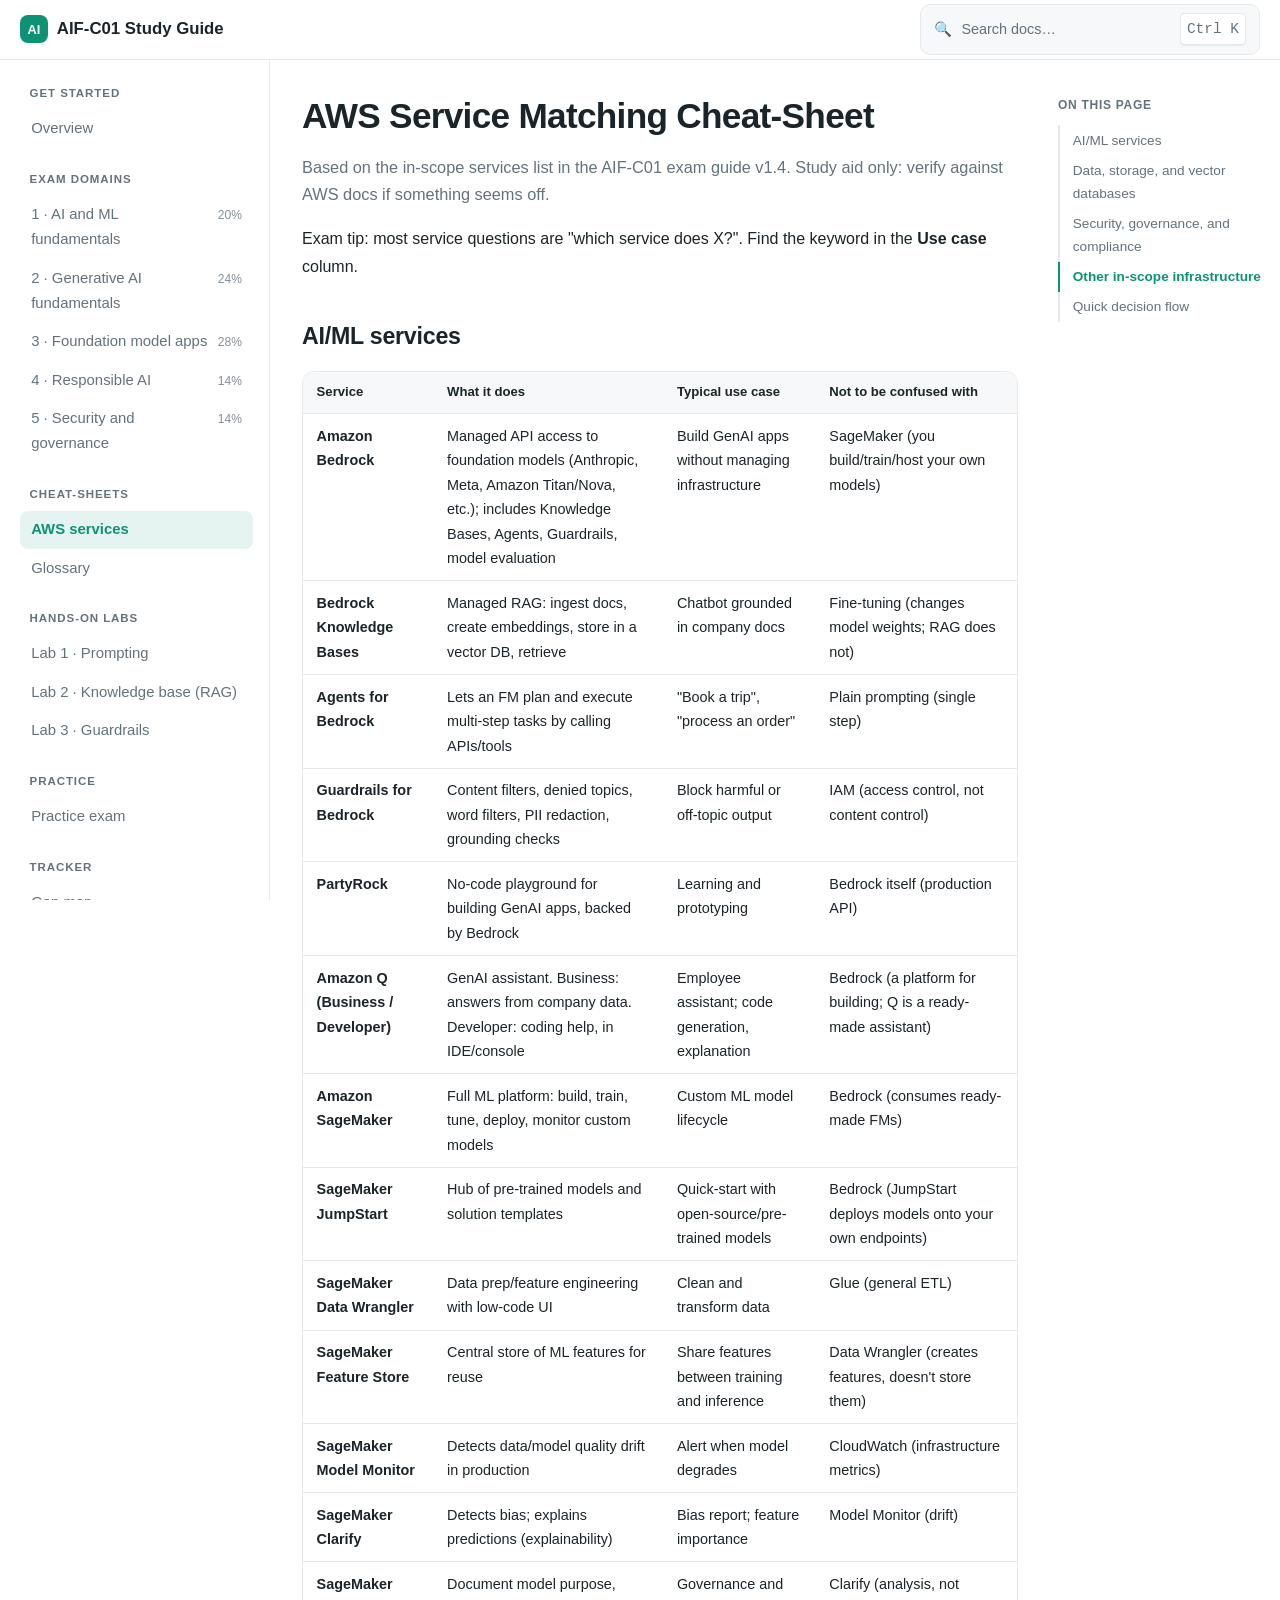
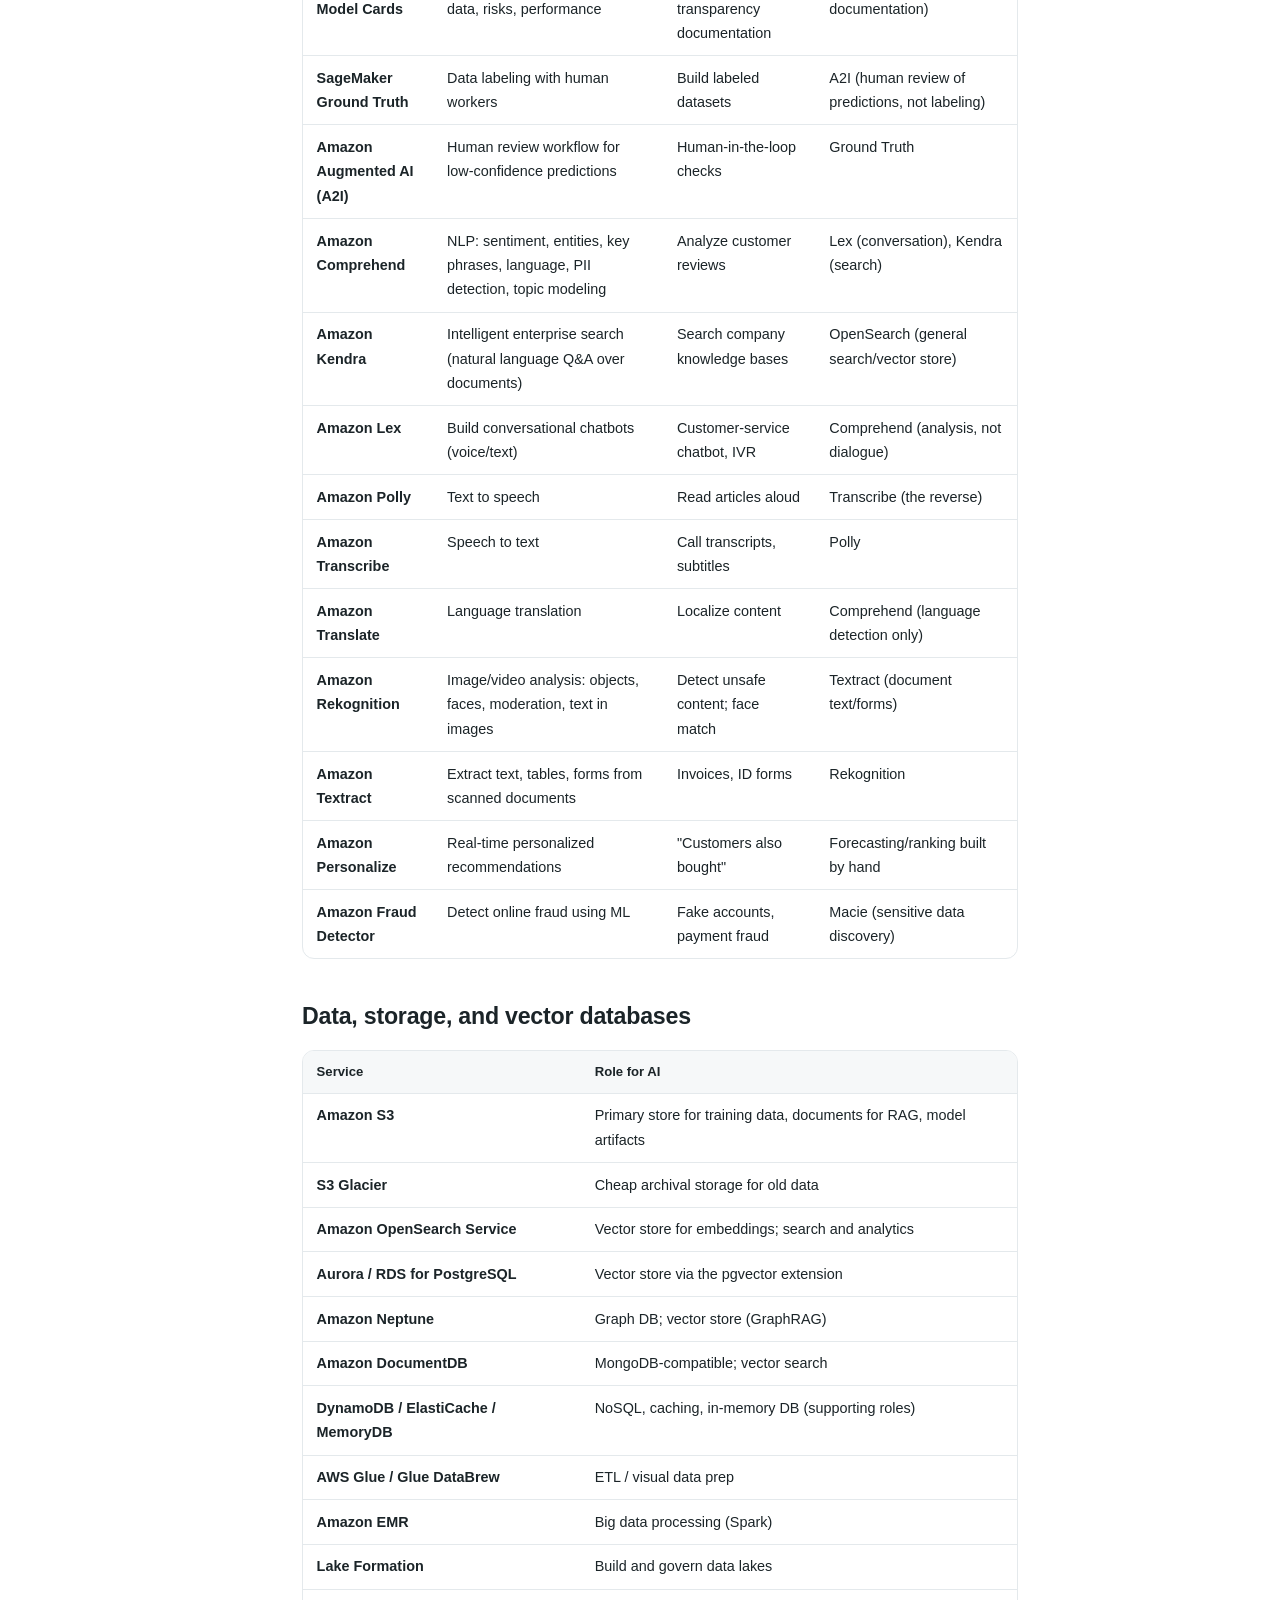
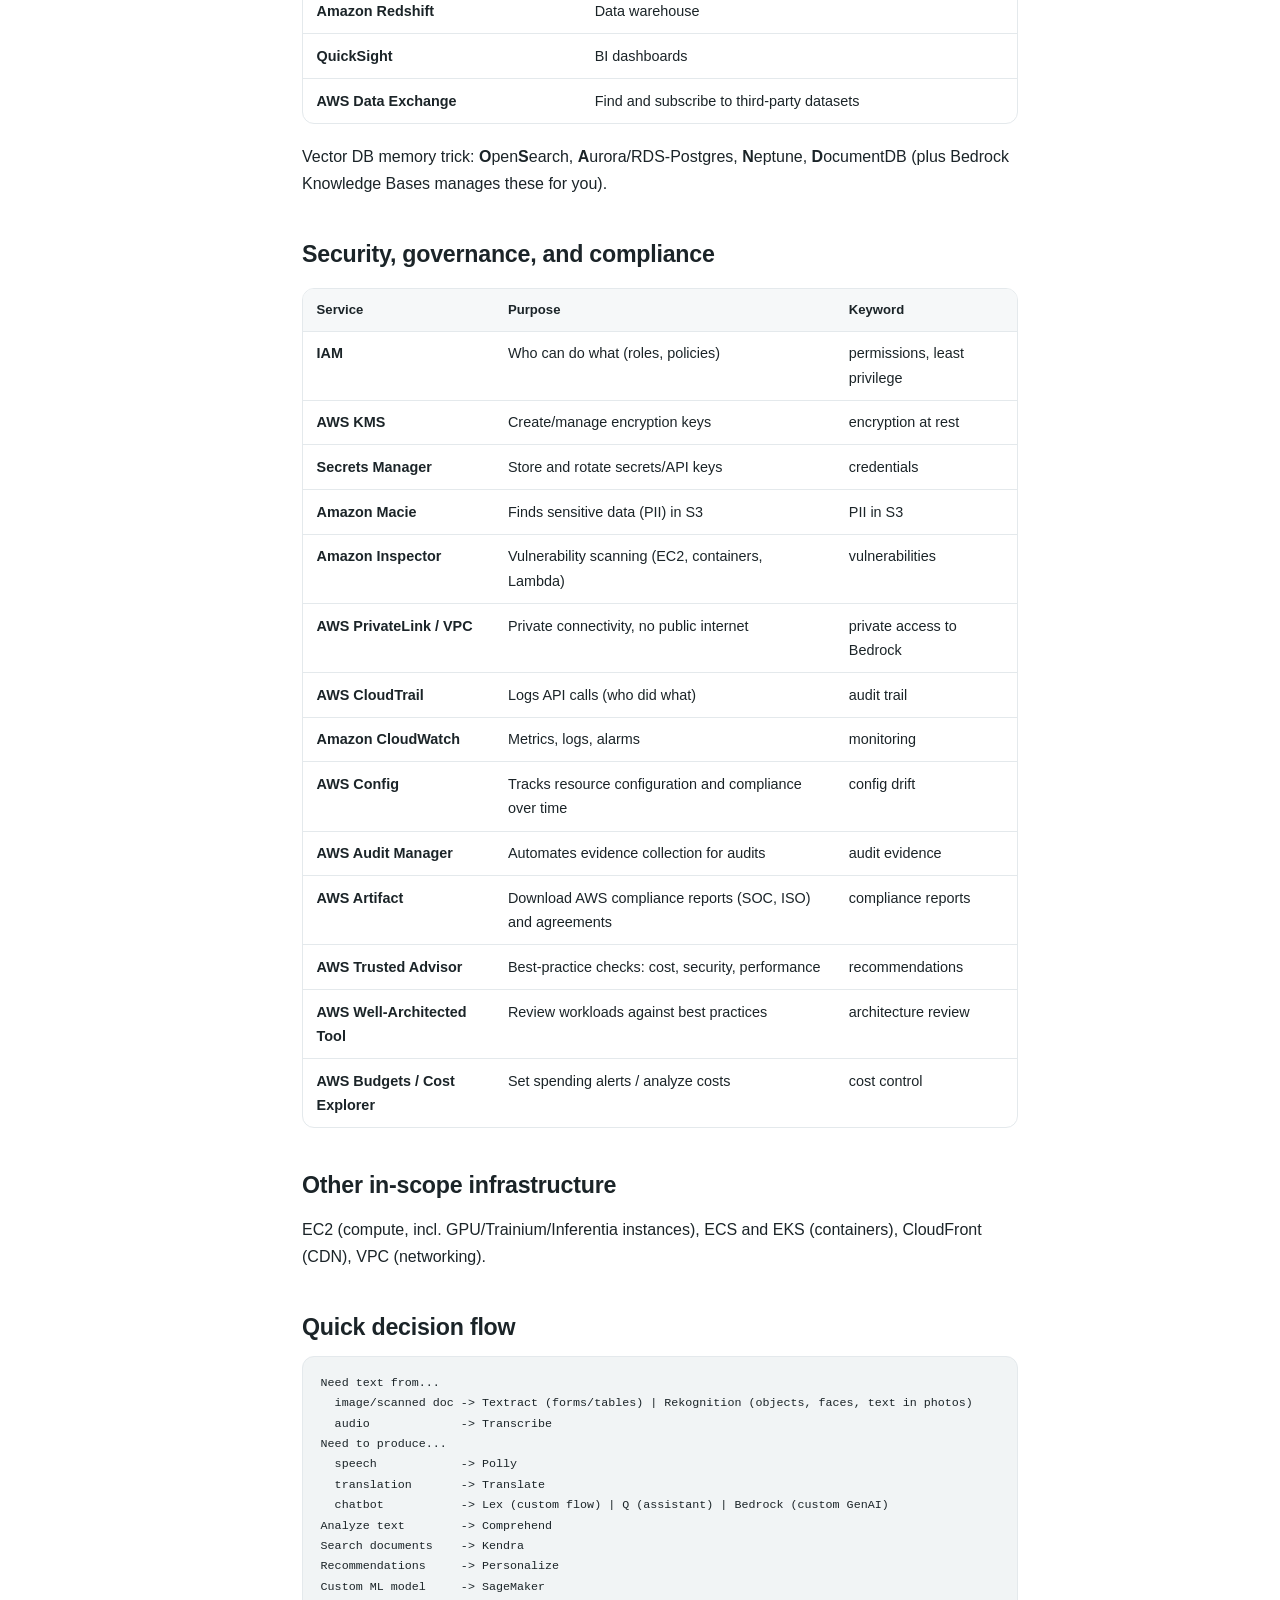
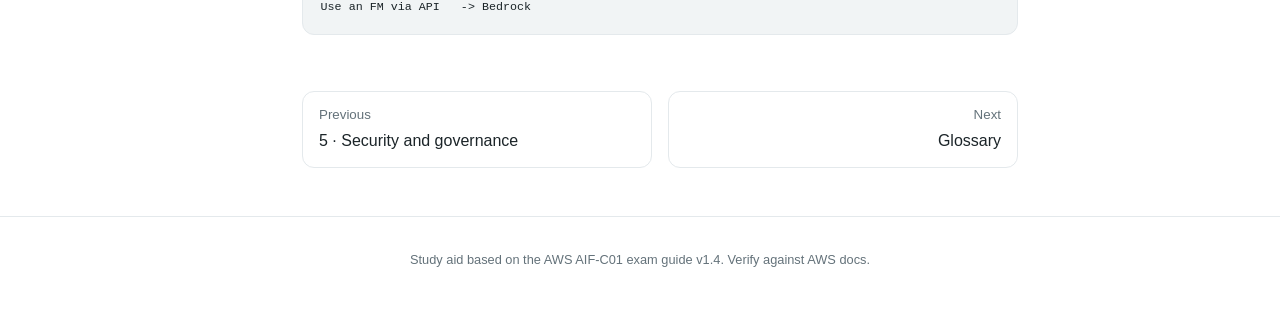
==== cheatsheets/services.html @ 72749844 "Add AIF-C01 study site with domain notes, MCQ bank, practice exam, and gap map Static HTML docs-styl" ====
<!DOCTYPE html>
<html lang="en">
<head>
<meta charset="utf-8">
<meta name="viewport" content="width=device-width, initial-scale=1">
<title>AWS Service Matching Cheat-Sheet | AIF-C01</title>
<link rel="stylesheet" href="../assets/style.css">
<script src="../assets/search-index.js"></script>
<script src="../assets/app.js" defer></script>
</head>
<body data-root="../">
<main class="wide">
<h1>AWS Service Matching Cheat-Sheet</h1>
<p>Based on the in-scope services list in the AIF-C01 exam guide v1.4. Study aid only: verify against AWS docs if something seems off.</p>
<p>Exam tip: most service questions are &quot;which service does X?&quot;. Find the keyword in the <strong>Use case</strong> column.</p>
<h2>AI/ML services</h2>
<table>
<thead>
<tr>
<th>Service</th>
<th>What it does</th>
<th>Typical use case</th>
<th>Not to be confused with</th>
</tr>
</thead>
<tbody><tr>
<td><strong>Amazon Bedrock</strong></td>
<td>Managed API access to foundation models (Anthropic, Meta, Amazon Titan/Nova, etc.); includes Knowledge Bases, Agents, Guardrails, model evaluation</td>
<td>Build GenAI apps without managing infrastructure</td>
<td>SageMaker (you build/train/host your own models)</td>
</tr>
<tr>
<td><strong>Bedrock Knowledge Bases</strong></td>
<td>Managed RAG: ingest docs, create embeddings, store in a vector DB, retrieve</td>
<td>Chatbot grounded in company docs</td>
<td>Fine-tuning (changes model weights; RAG does not)</td>
</tr>
<tr>
<td><strong>Agents for Bedrock</strong></td>
<td>Lets an FM plan and execute multi-step tasks by calling APIs/tools</td>
<td>&quot;Book a trip&quot;, &quot;process an order&quot;</td>
<td>Plain prompting (single step)</td>
</tr>
<tr>
<td><strong>Guardrails for Bedrock</strong></td>
<td>Content filters, denied topics, word filters, PII redaction, grounding checks</td>
<td>Block harmful or off-topic output</td>
<td>IAM (access control, not content control)</td>
</tr>
<tr>
<td><strong>PartyRock</strong></td>
<td>No-code playground for building GenAI apps, backed by Bedrock</td>
<td>Learning and prototyping</td>
<td>Bedrock itself (production API)</td>
</tr>
<tr>
<td><strong>Amazon Q (Business / Developer)</strong></td>
<td>GenAI assistant. Business: answers from company data. Developer: coding help, in IDE/console</td>
<td>Employee assistant; code generation, explanation</td>
<td>Bedrock (a platform for building; Q is a ready-made assistant)</td>
</tr>
<tr>
<td><strong>Amazon SageMaker</strong></td>
<td>Full ML platform: build, train, tune, deploy, monitor custom models</td>
<td>Custom ML model lifecycle</td>
<td>Bedrock (consumes ready-made FMs)</td>
</tr>
<tr>
<td><strong>SageMaker JumpStart</strong></td>
<td>Hub of pre-trained models and solution templates</td>
<td>Quick-start with open-source/pre-trained models</td>
<td>Bedrock (JumpStart deploys models onto your own endpoints)</td>
</tr>
<tr>
<td><strong>SageMaker Data Wrangler</strong></td>
<td>Data prep/feature engineering with low-code UI</td>
<td>Clean and transform data</td>
<td>Glue (general ETL)</td>
</tr>
<tr>
<td><strong>SageMaker Feature Store</strong></td>
<td>Central store of ML features for reuse</td>
<td>Share features between training and inference</td>
<td>Data Wrangler (creates features, doesn&#39;t store them)</td>
</tr>
<tr>
<td><strong>SageMaker Model Monitor</strong></td>
<td>Detects data/model quality drift in production</td>
<td>Alert when model degrades</td>
<td>CloudWatch (infrastructure metrics)</td>
</tr>
<tr>
<td><strong>SageMaker Clarify</strong></td>
<td>Detects bias; explains predictions (explainability)</td>
<td>Bias report; feature importance</td>
<td>Model Monitor (drift)</td>
</tr>
<tr>
<td><strong>SageMaker Model Cards</strong></td>
<td>Document model purpose, data, risks, performance</td>
<td>Governance and transparency documentation</td>
<td>Clarify (analysis, not documentation)</td>
</tr>
<tr>
<td><strong>SageMaker Ground Truth</strong></td>
<td>Data labeling with human workers</td>
<td>Build labeled datasets</td>
<td>A2I (human review of predictions, not labeling)</td>
</tr>
<tr>
<td><strong>Amazon Augmented AI (A2I)</strong></td>
<td>Human review workflow for low-confidence predictions</td>
<td>Human-in-the-loop checks</td>
<td>Ground Truth</td>
</tr>
<tr>
<td><strong>Amazon Comprehend</strong></td>
<td>NLP: sentiment, entities, key phrases, language, PII detection, topic modeling</td>
<td>Analyze customer reviews</td>
<td>Lex (conversation), Kendra (search)</td>
</tr>
<tr>
<td><strong>Amazon Kendra</strong></td>
<td>Intelligent enterprise search (natural language Q&amp;A over documents)</td>
<td>Search company knowledge bases</td>
<td>OpenSearch (general search/vector store)</td>
</tr>
<tr>
<td><strong>Amazon Lex</strong></td>
<td>Build conversational chatbots (voice/text)</td>
<td>Customer-service chatbot, IVR</td>
<td>Comprehend (analysis, not dialogue)</td>
</tr>
<tr>
<td><strong>Amazon Polly</strong></td>
<td>Text to speech</td>
<td>Read articles aloud</td>
<td>Transcribe (the reverse)</td>
</tr>
<tr>
<td><strong>Amazon Transcribe</strong></td>
<td>Speech to text</td>
<td>Call transcripts, subtitles</td>
<td>Polly</td>
</tr>
<tr>
<td><strong>Amazon Translate</strong></td>
<td>Language translation</td>
<td>Localize content</td>
<td>Comprehend (language detection only)</td>
</tr>
<tr>
<td><strong>Amazon Rekognition</strong></td>
<td>Image/video analysis: objects, faces, moderation, text in images</td>
<td>Detect unsafe content; face match</td>
<td>Textract (document text/forms)</td>
</tr>
<tr>
<td><strong>Amazon Textract</strong></td>
<td>Extract text, tables, forms from scanned documents</td>
<td>Invoices, ID forms</td>
<td>Rekognition</td>
</tr>
<tr>
<td><strong>Amazon Personalize</strong></td>
<td>Real-time personalized recommendations</td>
<td>&quot;Customers also bought&quot;</td>
<td>Forecasting/ranking built by hand</td>
</tr>
<tr>
<td><strong>Amazon Fraud Detector</strong></td>
<td>Detect online fraud using ML</td>
<td>Fake accounts, payment fraud</td>
<td>Macie (sensitive data discovery)</td>
</tr>
</tbody></table>
<h2>Data, storage, and vector databases</h2>
<table>
<thead>
<tr>
<th>Service</th>
<th>Role for AI</th>
</tr>
</thead>
<tbody><tr>
<td><strong>Amazon S3</strong></td>
<td>Primary store for training data, documents for RAG, model artifacts</td>
</tr>
<tr>
<td><strong>S3 Glacier</strong></td>
<td>Cheap archival storage for old data</td>
</tr>
<tr>
<td><strong>Amazon OpenSearch Service</strong></td>
<td>Vector store for embeddings; search and analytics</td>
</tr>
<tr>
<td><strong>Aurora / RDS for PostgreSQL</strong></td>
<td>Vector store via the pgvector extension</td>
</tr>
<tr>
<td><strong>Amazon Neptune</strong></td>
<td>Graph DB; vector store (GraphRAG)</td>
</tr>
<tr>
<td><strong>Amazon DocumentDB</strong></td>
<td>MongoDB-compatible; vector search</td>
</tr>
<tr>
<td><strong>DynamoDB / ElastiCache / MemoryDB</strong></td>
<td>NoSQL, caching, in-memory DB (supporting roles)</td>
</tr>
<tr>
<td><strong>AWS Glue / Glue DataBrew</strong></td>
<td>ETL / visual data prep</td>
</tr>
<tr>
<td><strong>Amazon EMR</strong></td>
<td>Big data processing (Spark)</td>
</tr>
<tr>
<td><strong>Lake Formation</strong></td>
<td>Build and govern data lakes</td>
</tr>
<tr>
<td><strong>Amazon Redshift</strong></td>
<td>Data warehouse</td>
</tr>
<tr>
<td><strong>QuickSight</strong></td>
<td>BI dashboards</td>
</tr>
<tr>
<td><strong>AWS Data Exchange</strong></td>
<td>Find and subscribe to third-party datasets</td>
</tr>
</tbody></table>
<p>Vector DB memory trick: <strong>O</strong>pen<strong>S</strong>earch, <strong>A</strong>urora/RDS-Postgres, <strong>N</strong>eptune, <strong>D</strong>ocumentDB (plus Bedrock Knowledge Bases manages these for you).</p>
<h2>Security, governance, and compliance</h2>
<table>
<thead>
<tr>
<th>Service</th>
<th>Purpose</th>
<th>Keyword</th>
</tr>
</thead>
<tbody><tr>
<td><strong>IAM</strong></td>
<td>Who can do what (roles, policies)</td>
<td>permissions, least privilege</td>
</tr>
<tr>
<td><strong>AWS KMS</strong></td>
<td>Create/manage encryption keys</td>
<td>encryption at rest</td>
</tr>
<tr>
<td><strong>Secrets Manager</strong></td>
<td>Store and rotate secrets/API keys</td>
<td>credentials</td>
</tr>
<tr>
<td><strong>Amazon Macie</strong></td>
<td>Finds sensitive data (PII) in S3</td>
<td>PII in S3</td>
</tr>
<tr>
<td><strong>Amazon Inspector</strong></td>
<td>Vulnerability scanning (EC2, containers, Lambda)</td>
<td>vulnerabilities</td>
</tr>
<tr>
<td><strong>AWS PrivateLink / VPC</strong></td>
<td>Private connectivity, no public internet</td>
<td>private access to Bedrock</td>
</tr>
<tr>
<td><strong>AWS CloudTrail</strong></td>
<td>Logs API calls (who did what)</td>
<td>audit trail</td>
</tr>
<tr>
<td><strong>Amazon CloudWatch</strong></td>
<td>Metrics, logs, alarms</td>
<td>monitoring</td>
</tr>
<tr>
<td><strong>AWS Config</strong></td>
<td>Tracks resource configuration and compliance over time</td>
<td>config drift</td>
</tr>
<tr>
<td><strong>AWS Audit Manager</strong></td>
<td>Automates evidence collection for audits</td>
<td>audit evidence</td>
</tr>
<tr>
<td><strong>AWS Artifact</strong></td>
<td>Download AWS compliance reports (SOC, ISO) and agreements</td>
<td>compliance reports</td>
</tr>
<tr>
<td><strong>AWS Trusted Advisor</strong></td>
<td>Best-practice checks: cost, security, performance</td>
<td>recommendations</td>
</tr>
<tr>
<td><strong>AWS Well-Architected Tool</strong></td>
<td>Review workloads against best practices</td>
<td>architecture review</td>
</tr>
<tr>
<td><strong>AWS Budgets / Cost Explorer</strong></td>
<td>Set spending alerts / analyze costs</td>
<td>cost control</td>
</tr>
</tbody></table>
<h2>Other in-scope infrastructure</h2>
<p>EC2 (compute, incl. GPU/Trainium/Inferentia instances), ECS and EKS (containers), CloudFront (CDN), VPC (networking).</p>
<h2>Quick decision flow</h2>
<pre><code>Need text from...
  image/scanned doc -&gt; Textract (forms/tables) | Rekognition (objects, faces, text in photos)
  audio             -&gt; Transcribe
Need to produce...
  speech            -&gt; Polly
  translation       -&gt; Translate
  chatbot           -&gt; Lex (custom flow) | Q (assistant) | Bedrock (custom GenAI)
Analyze text        -&gt; Comprehend
Search documents    -&gt; Kendra
Recommendations     -&gt; Personalize
Custom ML model     -&gt; SageMaker
Use an FM via API   -&gt; Bedrock
</code></pre>

</main>
<footer>Study aid based on the AWS AIF-C01 exam guide v1.4. Verify against AWS docs.</footer>
</body>
</html>
---- assets/style.css ----
:root {
  --bg: #ffffff;
  --surface: #ffffff;
  --surface-2: #f6f8f9;
  --text: #1b2428;
  --muted: #64727a;
  --border: #e4e9ec;
  --accent: #0d9373;
  --accent-soft: rgba(13, 147, 115, 0.1);
  --link: #0d9373;
  --good: #1a8f4c;
  --bad: #d13b3b;
  --code-bg: #f1f4f5;
  --warn: #c77700;
  --radius: 12px;
  --topbar-h: 60px;
}

@media (prefers-color-scheme: dark) {
  :root {
    --bg: #0b1114;
    --surface: #10181c;
    --surface-2: #151f24;
    --text: #e8eef1;
    --muted: #8b9ba4;
    --border: #223037;
    --accent: #2dd4a7;
    --accent-soft: rgba(45, 212, 167, 0.12);
    --link: #2dd4a7;
    --good: #3ecf7a;
    --bad: #ff7b72;
    --code-bg: #172228;
    --warn: #f0b04a;
  }
}

* { box-sizing: border-box; }
html { scroll-behavior: smooth; scroll-padding-top: calc(var(--topbar-h) + 16px); }

body {
  margin: 0;
  background: var(--bg);
  color: var(--text);
  font: 16px/1.7 Inter, -apple-system, BlinkMacSystemFont, "Segoe UI", Roboto, Helvetica, Arial, sans-serif;
  -webkit-font-smoothing: antialiased;
}

a { color: var(--link); text-underline-offset: 2px; }

/* Top bar */
.topbar {
  position: sticky;
  top: 0;
  z-index: 30;
  height: var(--topbar-h);
  background: color-mix(in srgb, var(--bg) 88%, transparent);
  backdrop-filter: blur(10px);
  border-bottom: 1px solid var(--border);
}

.topbar-inner {
  height: 100%;
  max-width: 1440px;
  margin: 0 auto;
  padding: 0 1.25rem;
  display: flex;
  align-items: center;
  gap: 1rem;
}

.brand {
  display: flex;
  align-items: center;
  gap: 0.55rem;
  font-weight: 700;
  font-size: 1.05rem;
  color: var(--text);
  text-decoration: none;
  white-space: nowrap;
}

.brand-mark {
  display: inline-grid;
  place-items: center;
  width: 28px;
  height: 28px;
  border-radius: 8px;
  background: var(--accent);
  color: #fff;
  font-size: 0.8rem;
}

.spacer { flex: 1; }

.search-btn {
  display: flex;
  align-items: center;
  gap: 0.6rem;
  width: min(340px, 40vw);
  padding: 0.45rem 0.8rem;
  border: 1px solid var(--border);
  border-radius: 10px;
  background: var(--surface-2);
  color: var(--muted);
  font: inherit;
  font-size: 0.9rem;
  cursor: pointer;
}

.search-btn:hover { border-color: var(--accent); }
.search-btn .label { flex: 1; text-align: left; }

kbd {
  font: 600 0.72rem/1 inherit;
  padding: 0.2rem 0.4rem;
  border: 1px solid var(--border);
  border-bottom-width: 2px;
  border-radius: 5px;
  background: var(--surface);
  color: var(--muted);
}

.menu-btn { display: none; padding: 0.35rem 0.6rem; font-size: 1.1rem; line-height: 1; }

/* Layout */
.layout {
  max-width: 1440px;
  margin: 0 auto;
  display: grid;
  grid-template-columns: 270px minmax(0, 1fr) 230px;
  gap: 0;
}

.sidebar {
  position: sticky;
  top: var(--topbar-h);
  height: calc(100vh - var(--topbar-h));
  overflow-y: auto;
  padding: 1.5rem 1rem 2rem 1.25rem;
  border-right: 1px solid var(--border);
}

.sidebar h4 {
  margin: 1.4rem 0 0.4rem 0.6rem;
  font-size: 0.72rem;
  letter-spacing: 0.08em;
  text-transform: uppercase;
  color: var(--muted);
}

.sidebar h4:first-child { margin-top: 0; }

.sidebar a {
  display: flex;
  justify-content: space-between;
  align-items: baseline;
  gap: 0.5rem;
  padding: 0.38rem 0.7rem;
  margin: 1px 0;
  border-radius: 8px;
  color: var(--muted);
  text-decoration: none;
  font-size: 0.93rem;
}

.sidebar a:hover { background: var(--surface-2); color: var(--text); }
.sidebar a.active { background: var(--accent-soft); color: var(--accent); font-weight: 600; }
.sidebar .w { flex: none; font-size: 0.75rem; opacity: 0.8; }

main {
  min-width: 0;
  max-width: 820px;
  width: 100%;
  margin: 0 auto;
  padding: 2.2rem 2rem 3rem;
}

.toc {
  position: sticky;
  top: var(--topbar-h);
  height: calc(100vh - var(--topbar-h));
  overflow-y: auto;
  padding: 2.2rem 1rem 2rem 0.5rem;
  font-size: 0.85rem;
}

.toc h5 {
  margin: 0 0 0.6rem;
  font-size: 0.75rem;
  letter-spacing: 0.06em;
  text-transform: uppercase;
  color: var(--muted);
}

.toc a {
  display: block;
  padding: 0.22rem 0 0.22rem 0.8rem;
  border-left: 2px solid var(--border);
  color: var(--muted);
  text-decoration: none;
}

.toc a.sub { padding-left: 1.6rem; font-size: 0.8rem; }
.toc a:hover { color: var(--text); }
.toc a.active { color: var(--accent); border-left-color: var(--accent); font-weight: 600; }

/* Typography */
h1 { font-size: 2.2rem; line-height: 1.2; margin: 0 0 0.4rem; letter-spacing: -0.02em; }

h2 {
  font-size: 1.45rem;
  margin: 2.6rem 0 0.8rem;
  letter-spacing: -0.01em;
  line-height: 1.3;
}

h3 { font-size: 1.1rem; margin: 1.8rem 0 0.5rem; }

main > h1 + p, .lead { color: var(--muted); font-size: 1.02rem; }

li { margin: 0.3rem 0; }

code {
  background: var(--code-bg);
  border: 1px solid var(--border);
  padding: 0.08rem 0.35rem;
  border-radius: 6px;
  font-size: 0.86em;
}

pre {
  background: var(--code-bg);
  padding: 1rem 1.1rem;
  border-radius: var(--radius);
  overflow-x: auto;
  border: 1px solid var(--border);
  font-size: 0.85rem;
  line-height: 1.5;
}

pre code { background: none; border: 0; padding: 0; }

hr { border: 0; border-top: 1px solid var(--border); margin: 2.2rem 0; }

blockquote, .callout {
  margin: 1.2rem 0;
  padding: 0.8rem 1.1rem;
  background: var(--accent-soft);
  border: 1px solid color-mix(in srgb, var(--accent) 35%, transparent);
  border-radius: var(--radius);
}

blockquote p, .callout p { margin: 0.3rem 0; }
.callout.warn { background: color-mix(in srgb, var(--warn) 10%, transparent); border-color: color-mix(in srgb, var(--warn) 40%, transparent); }

table {
  display: block;
  width: 100%;
  overflow-x: auto;
  border-collapse: separate;
  border-spacing: 0;
  border: 1px solid var(--border);
  border-radius: var(--radius);
  margin: 1.2rem 0;
  font-size: 0.9rem;
}

th, td { padding: 0.6rem 0.85rem; border-bottom: 1px solid var(--border); text-align: left; vertical-align: top; }
th { background: var(--surface-2); font-weight: 600; white-space: nowrap; font-size: 0.82rem; }
tr:last-child td { border-bottom: 0; }
tbody tr:hover td { background: var(--surface-2); }

/* Cards */
.grid { display: grid; grid-template-columns: repeat(auto-fill, minmax(240px, 1fr)); gap: 1rem; margin: 1.2rem 0; }

.card {
  display: block;
  background: var(--surface);
  border: 1px solid var(--border);
  border-radius: var(--radius);
  padding: 1.1rem 1.2rem;
  color: var(--text);
  text-decoration: none;
  transition: border-color 0.15s, transform 0.15s, box-shadow 0.15s;
}

a.card:hover { border-color: var(--accent); transform: translateY(-2px); box-shadow: 0 6px 20px rgba(0, 0, 0, 0.08); }
.card h3 { margin: 0 0 0.3rem; font-size: 1rem; }
.card p { margin: 0.2rem 0; color: var(--muted); font-size: 0.88rem; line-height: 1.5; }
.card .tag { margin-bottom: 0.5rem; }

.tag {
  display: inline-block;
  font-size: 0.72rem;
  font-weight: 600;
  padding: 0.12rem 0.55rem;
  border-radius: 999px;
  background: var(--accent-soft);
  color: var(--accent);
}

.small { font-size: 0.85rem; color: var(--muted); }

.bar { height: 6px; border-radius: 999px; background: var(--code-bg); overflow: hidden; margin: 0.7rem 0 0.35rem; }
.bar > span { display: block; height: 100%; background: var(--accent); width: 0; transition: width 0.3s; }

/* Steps (schedule) */
.steps { border-left: 2px solid var(--border); margin: 1.2rem 0 1.2rem 0.5rem; padding-left: 1.2rem; }
.steps .step { position: relative; margin: 0 0 1.1rem; }
.steps .step::before {
  content: "";
  position: absolute;
  left: -1.7rem;
  top: 0.45rem;
  width: 10px;
  height: 10px;
  border-radius: 50%;
  background: var(--accent);
  box-shadow: 0 0 0 4px var(--bg);
}
.steps .step b { display: block; }

/* Task checkbox */
.task-check {
  float: right;
  display: flex;
  align-items: center;
  gap: 0.45rem;
  margin-top: 0.3rem;
  font-size: 0.8rem;
  font-weight: 500;
  color: var(--muted);
  cursor: pointer;
}

.task-check input { width: 1.05rem; height: 1.05rem; accent-color: var(--accent); }

/* Quiz */
.quiz-head { display: flex; align-items: center; gap: 0.8rem; flex-wrap: wrap; margin-top: 3rem; }
.quiz-head h2 { margin: 0; flex: 1; }
.score { font-weight: 600; color: var(--muted); font-size: 0.9rem; }
.score b { color: var(--text); }

ol.quiz { list-style: none; padding: 0; counter-reset: q; }

ol.quiz > li {
  counter-increment: q;
  background: var(--surface);
  border: 1px solid var(--border);
  border-left: 4px solid var(--border);
  border-radius: var(--radius);
  padding: 0.9rem 1.1rem;
  margin: 0.8rem 0;
}

ol.quiz > li.right { border-left-color: var(--good); }
ol.quiz > li.wrong { border-left-color: var(--bad); }
ol.quiz .q { margin: 0 0 0.6rem; font-weight: 500; }
ol.quiz .q::before { content: counter(q) ". "; font-weight: 700; color: var(--accent); }

ol.quiz .a {
  display: none;
  background: var(--surface-2);
  border: 1px dashed var(--border);
  padding: 0.55rem 0.85rem;
  border-radius: 8px;
  margin-bottom: 0.7rem;
}

ol.quiz li.revealed .a { display: block; }
.btns { display: flex; flex-wrap: wrap; gap: 0.5rem; align-items: center; }
.marks { display: none; gap: 0.5rem; }
ol.quiz li.revealed .marks { display: flex; }

button {
  font: inherit;
  font-size: 0.84rem;
  padding: 0.32rem 0.85rem;
  border-radius: 8px;
  border: 1px solid var(--border);
  background: var(--surface);
  color: var(--text);
  cursor: pointer;
}

button:hover { border-color: var(--accent); }
button.primary { background: var(--accent); border-color: var(--accent); color: #fff; font-weight: 600; }
button.good { border-color: var(--good); color: var(--good); }
button.bad { border-color: var(--bad); color: var(--bad); }
button.on.good { background: var(--good); color: #fff; }
button.on.bad { background: var(--bad); color: #fff; }
button.ghost { border-color: transparent; color: var(--muted); }
button:disabled { opacity: 0.5; cursor: default; }

/* Multiple choice and practice exam */
.mcq-head { display: flex; align-items: center; gap: 0.8rem; margin: 0.5rem 0; }
ol.mcq { list-style: none; padding: 0; }
ol.mcq > li {
  background: var(--surface);
  border: 1px solid var(--border);
  border-left: 4px solid var(--border);
  border-radius: var(--radius);
  padding: 0.9rem 1.1rem;
  margin: 0.8rem 0;
}
ol.mcq > li.right { border-left-color: var(--good); }
ol.mcq > li.wrong { border-left-color: var(--bad); }
.mq { margin: 0 0 0.7rem; font-weight: 500; }
.mq .tag {
  display: inline-block; font-size: 0.72rem; font-weight: 600; color: var(--accent);
  background: var(--accent-soft); border-radius: 999px; padding: 0.05rem 0.5rem; margin-right: 0.3rem;
}
.opts { display: flex; flex-direction: column; gap: 0.45rem; }
button.opt {
  display: flex; gap: 0.7rem; align-items: baseline; text-align: left;
  width: 100%; font-size: 0.93rem; padding: 0.5rem 0.8rem; line-height: 1.45;
}
button.opt b { color: var(--muted); min-width: 1.1rem; }
button.opt.picked { border-color: var(--accent); background: var(--accent-soft); }
button.opt.correct { border-color: var(--good); background: color-mix(in srgb, var(--good) 14%, transparent); opacity: 1; }
button.opt.incorrect { border-color: var(--bad); background: color-mix(in srgb, var(--bad) 12%, transparent); opacity: 1; }
button.opt:disabled { cursor: default; }
.explain { margin-top: 0.7rem; background: var(--surface-2); border: 1px dashed var(--border); border-radius: 8px; padding: 0.55rem 0.85rem; font-size: 0.93rem; }

.exam-modes { display: flex; flex-wrap: wrap; gap: 0.8rem; margin: 1.2rem 0; }
.exam-modes button { padding: 0.8rem 1.2rem; font-size: 0.95rem; text-align: left; }
.exam-modes small { font-weight: 400; opacity: 0.85; }
.exam-bar { display: flex; justify-content: space-between; margin-bottom: 0.7rem; color: var(--muted); }
.exam-bar b { color: var(--text); }
.palette { display: flex; flex-wrap: wrap; gap: 4px; margin-bottom: 1.2rem; }
button.pal { width: 2rem; padding: 0.2rem 0; font-size: 0.75rem; text-align: center; }
button.pal.ans { background: var(--accent-soft); border-color: var(--accent); }
button.pal.flag { border-color: var(--warn); box-shadow: inset 0 -3px 0 var(--warn); }
button.pal.cur { outline: 2px solid var(--text); outline-offset: 1px; }
.exam-q { margin: 0.5rem 0 1rem; font-size: 1.02rem; }
.exam-q .mq { font-size: 1.05rem; }
.exam-nav { display: flex; flex-wrap: wrap; gap: 0.5rem; align-items: center; margin: 1rem 0; }
.btnlink { font-size: 0.84rem; padding: 0.32rem 0.85rem; border: 1px solid var(--border); border-radius: 8px; text-decoration: none; }
.result-hero { display: flex; align-items: center; gap: 1.2rem; margin: 1rem 0; }
.result-hero .big { font-size: 3.2rem; font-weight: 700; color: var(--accent); letter-spacing: -0.03em; }

/* Gap map */
.gm input[type="number"], .gm input[type="text"], .gm select, .gm textarea {
  font: inherit;
  font-size: 0.88rem;
  padding: 0.35rem 0.55rem;
  border: 1px solid var(--border);
  border-radius: 8px;
  background: var(--surface);
  color: var(--text);
  width: 100%;
}

.gm input[type="number"] { width: 5rem; }
.gm textarea { min-height: 2.6rem; resize: vertical; }
.gm select { width: auto; }
.rank { font-weight: 700; }
.rank-1 { color: var(--bad); }
.toolbar { display: flex; flex-wrap: wrap; gap: 0.5rem; align-items: center; margin: 1rem 0; }

/* Pager */
.pager { display: grid; grid-template-columns: 1fr 1fr; gap: 1rem; margin-top: 3.5rem; }
.pager a {
  display: block;
  padding: 0.8rem 1rem;
  border: 1px solid var(--border);
  border-radius: var(--radius);
  text-decoration: none;
  color: var(--text);
}
.pager a:hover { border-color: var(--accent); }
.pager small { display: block; color: var(--muted); }
.pager .next { text-align: right; grid-column: 2; }

footer { text-align: center; color: var(--muted); font-size: 0.8rem; padding: 2rem 1rem 3rem; border-top: 1px solid var(--border); }

/* Search dialog */
.modal {
  position: fixed;
  inset: 0;
  z-index: 100;
  display: none;
  align-items: flex-start;
  justify-content: center;
  padding-top: 12vh;
  background: rgba(8, 14, 17, 0.55);
  backdrop-filter: blur(3px);
}

.modal.open { display: flex; }

.dialog {
  width: min(640px, 92vw);
  max-height: 70vh;
  display: flex;
  flex-direction: column;
  background: var(--surface);
  border: 1px solid var(--border);
  border-radius: 14px;
  box-shadow: 0 24px 60px rgba(0, 0, 0, 0.35);
  overflow: hidden;
}

.dialog input {
  border: 0;
  border-bottom: 1px solid var(--border);
  padding: 1rem 1.2rem;
  font: inherit;
  font-size: 1.05rem;
  background: transparent;
  color: var(--text);
  outline: none;
}

.results { overflow-y: auto; padding: 0.5rem; }
.results .hint { padding: 1rem; color: var(--muted); font-size: 0.9rem; }

.results a {
  display: block;
  padding: 0.65rem 0.8rem;
  border-radius: 8px;
  text-decoration: none;
  color: var(--text);
}

.results a.sel, .results a:hover { background: var(--accent-soft); }
.results .r-title { font-weight: 600; }
.results .r-snippet { font-size: 0.83rem; color: var(--muted); }
.results mark { background: color-mix(in srgb, var(--accent) 30%, transparent); color: inherit; border-radius: 3px; padding: 0 1px; }

/* Responsive */
@media (max-width: 1100px) {
  .layout { grid-template-columns: 250px minmax(0, 1fr); }
  .toc { display: none; }
}

@media (max-width: 800px) {
  .layout { grid-template-columns: minmax(0, 1fr); }
  .menu-btn { display: inline-block; }
  .sidebar {
    position: fixed;
    z-index: 25;
    left: 0;
    top: var(--topbar-h);
    width: 280px;
    background: var(--bg);
    transform: translateX(-100%);
    transition: transform 0.2s;
    border-right: 1px solid var(--border);
  }
  body.nav-open .sidebar { transform: none; }
  main { padding: 1.4rem 1rem 3rem; }
  .search-btn .label { display: none; }
  .search-btn { width: auto; }
}

@media print {
  .topbar, .sidebar, .toc, .btns, .pager, .task-check { display: none !important; }
  .layout { display: block; }
  ol.quiz .a { display: block !important; }
}
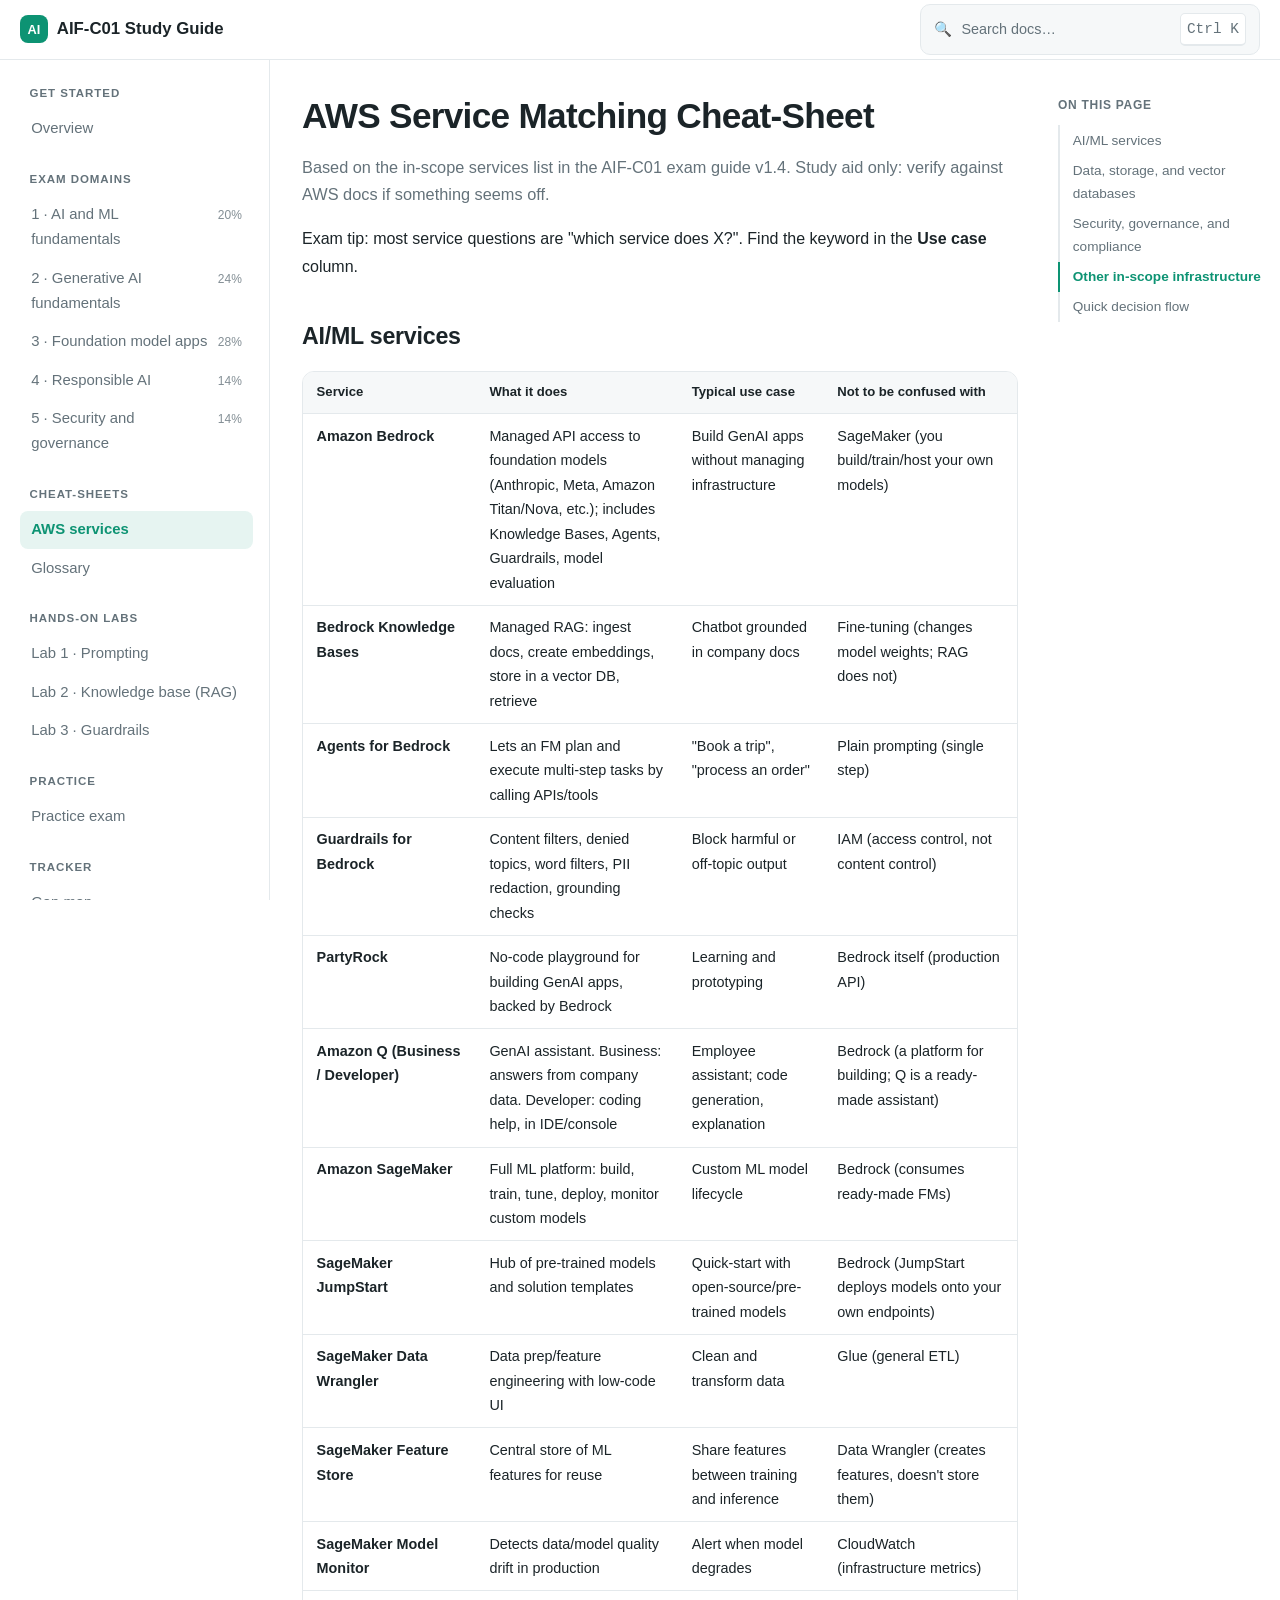
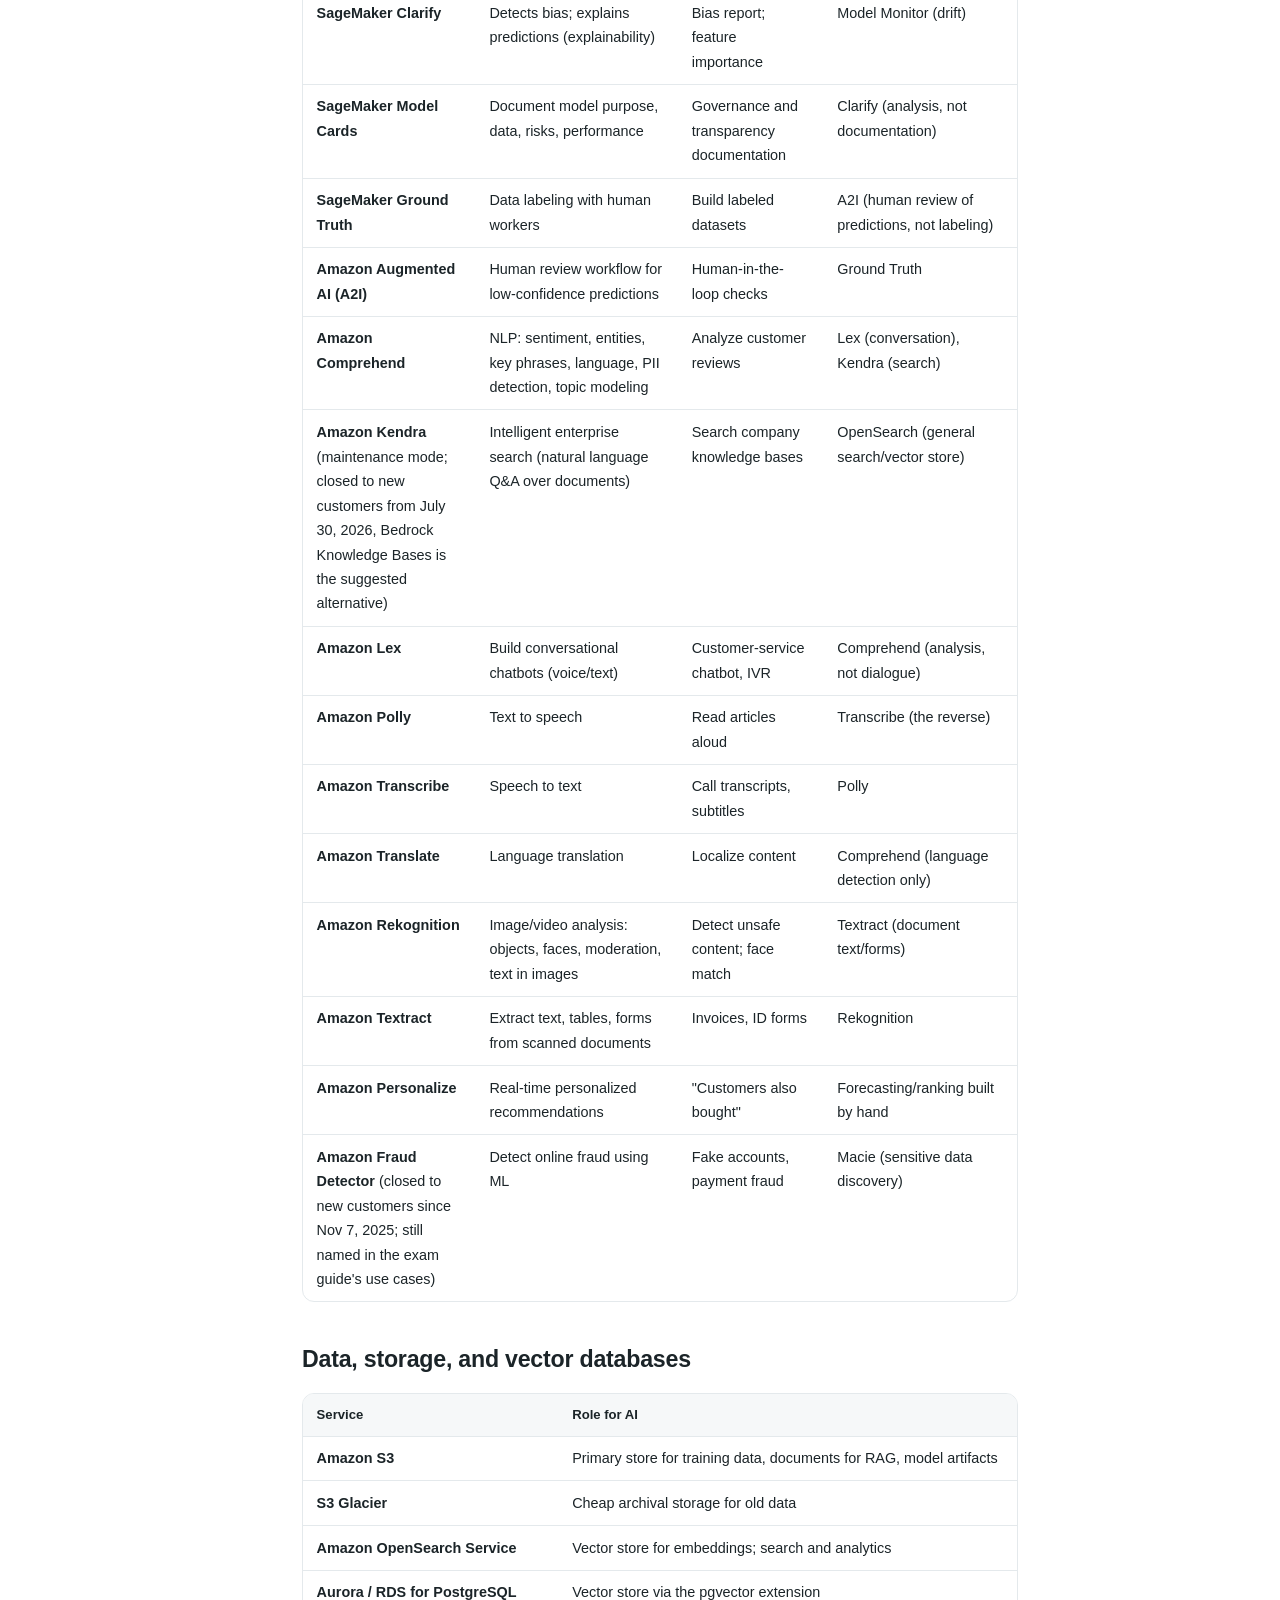
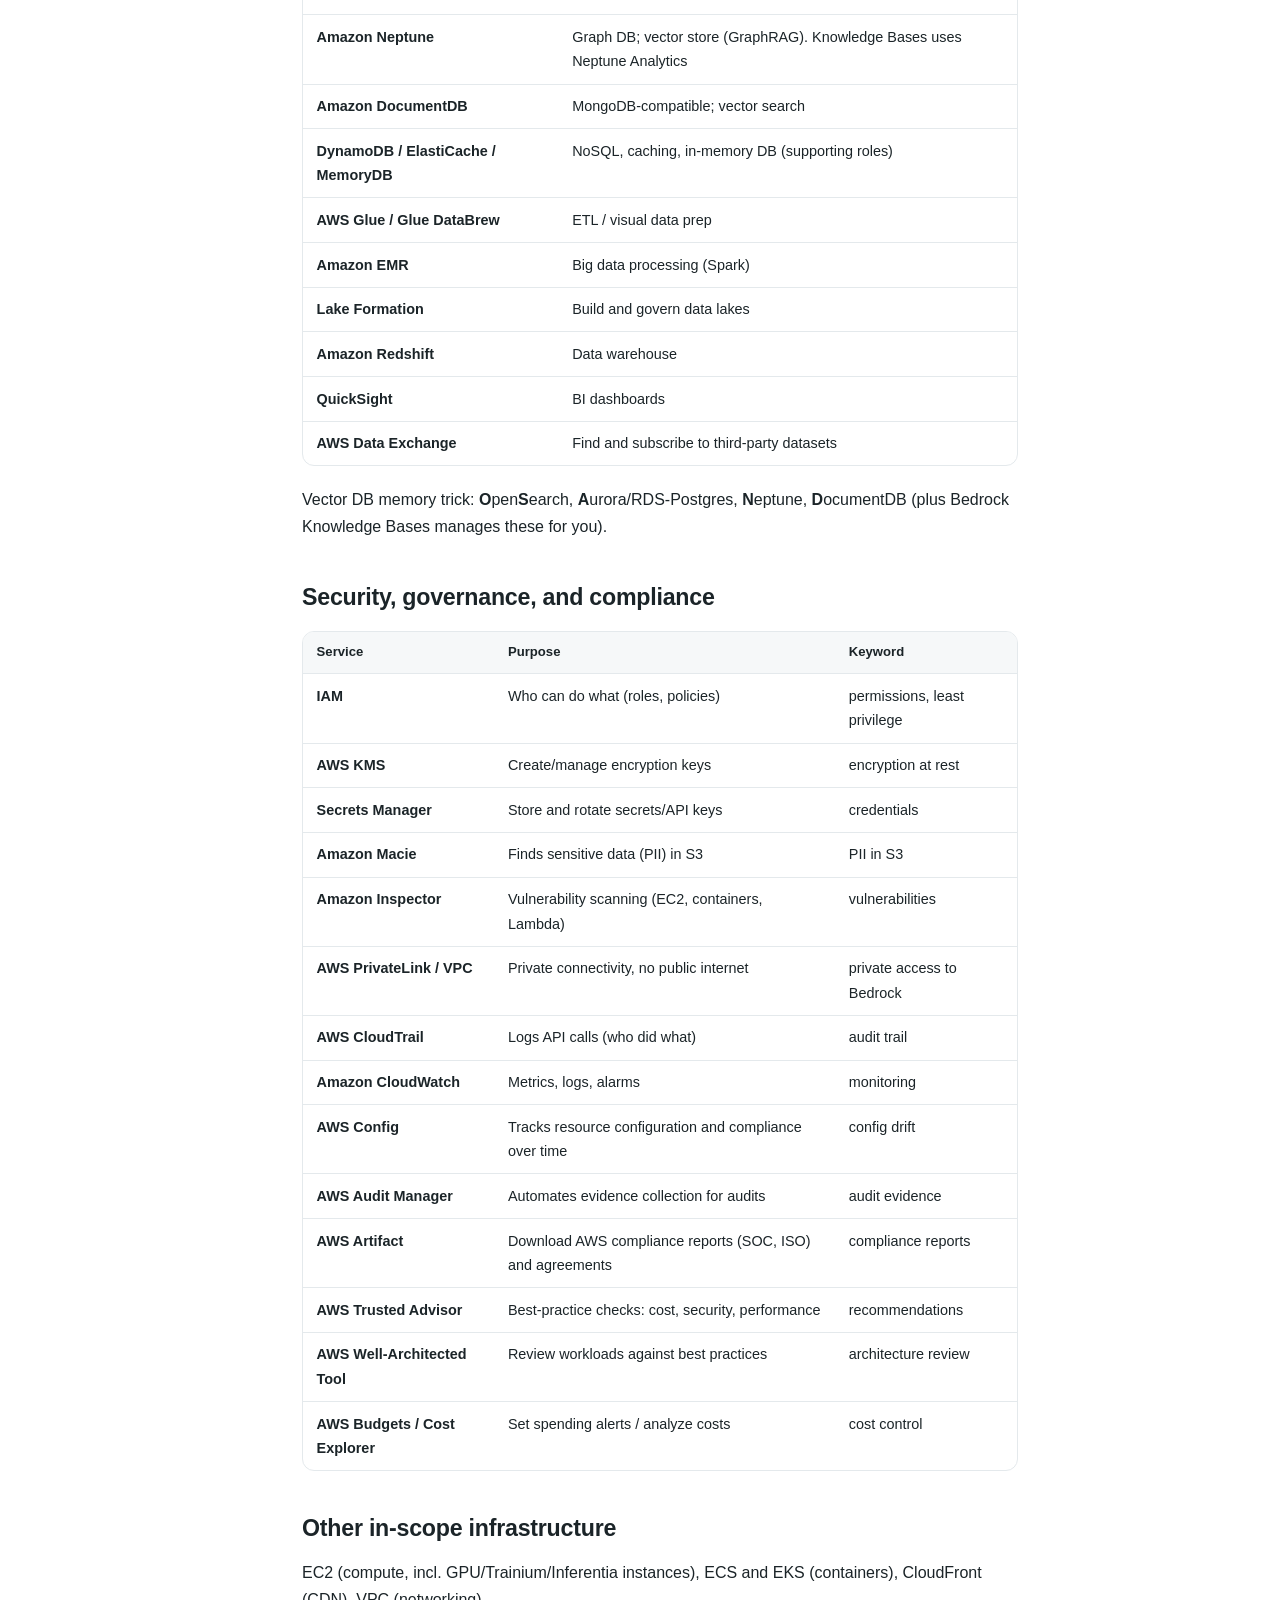
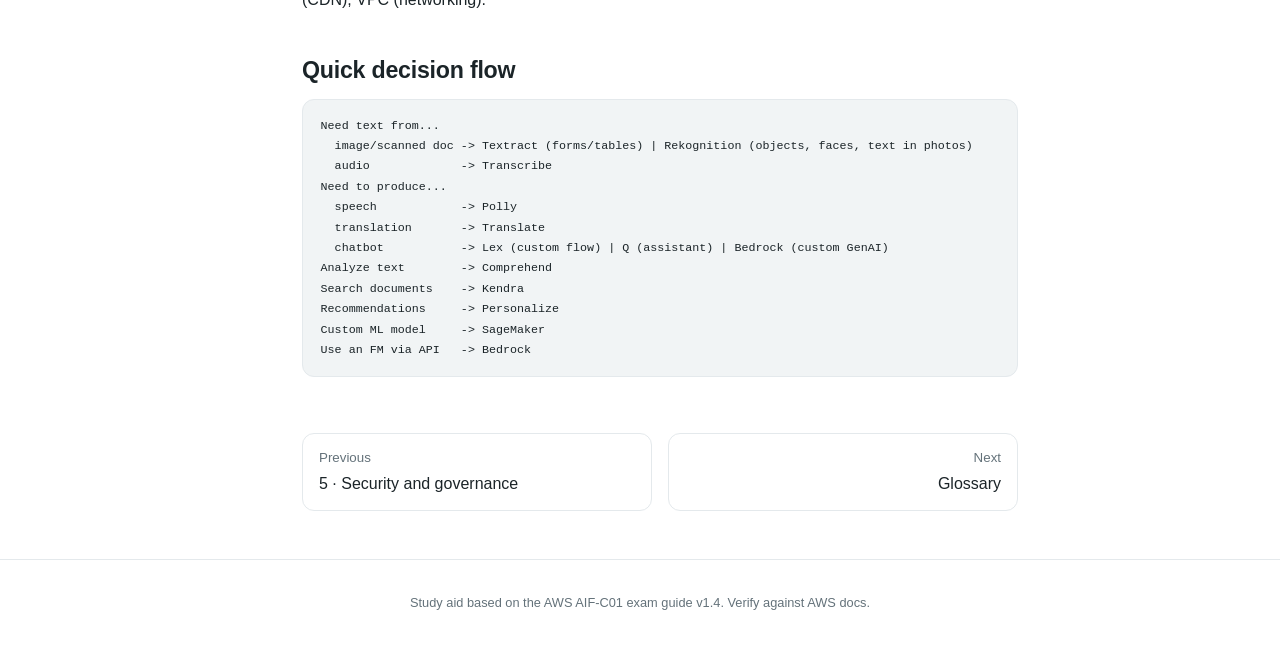
==== commit b0903196: "Fix outdated AWS service availability and custom model serving claims - Mark Forecast, Fraud Detecto" ====
--- a/cheatsheets/services.html
+++ b/cheatsheets/services.html
@@ -120,7 +120,7 @@
 <td>Lex (conversation), Kendra (search)</td>
 </tr>
 <tr>
-<td><strong>Amazon Kendra</strong></td>
+<td><strong>Amazon Kendra</strong> (maintenance mode; closed to new customers from July 30, 2026, Bedrock Knowledge Bases is the suggested alternative)</td>
 <td>Intelligent enterprise search (natural language Q&amp;A over documents)</td>
 <td>Search company knowledge bases</td>
 <td>OpenSearch (general search/vector store)</td>
@@ -168,7 +168,7 @@
 <td>Forecasting/ranking built by hand</td>
 </tr>
 <tr>
-<td><strong>Amazon Fraud Detector</strong></td>
+<td><strong>Amazon Fraud Detector</strong> (closed to new customers since Nov 7, 2025; still named in the exam guide's use cases)</td>
 <td>Detect online fraud using ML</td>
 <td>Fake accounts, payment fraud</td>
 <td>Macie (sensitive data discovery)</td>
@@ -200,7 +200,7 @@
 </tr>
 <tr>
 <td><strong>Amazon Neptune</strong></td>
-<td>Graph DB; vector store (GraphRAG)</td>
+<td>Graph DB; vector store (GraphRAG). Knowledge Bases uses Neptune Analytics</td>
 </tr>
 <tr>
 <td><strong>Amazon DocumentDB</strong></td>
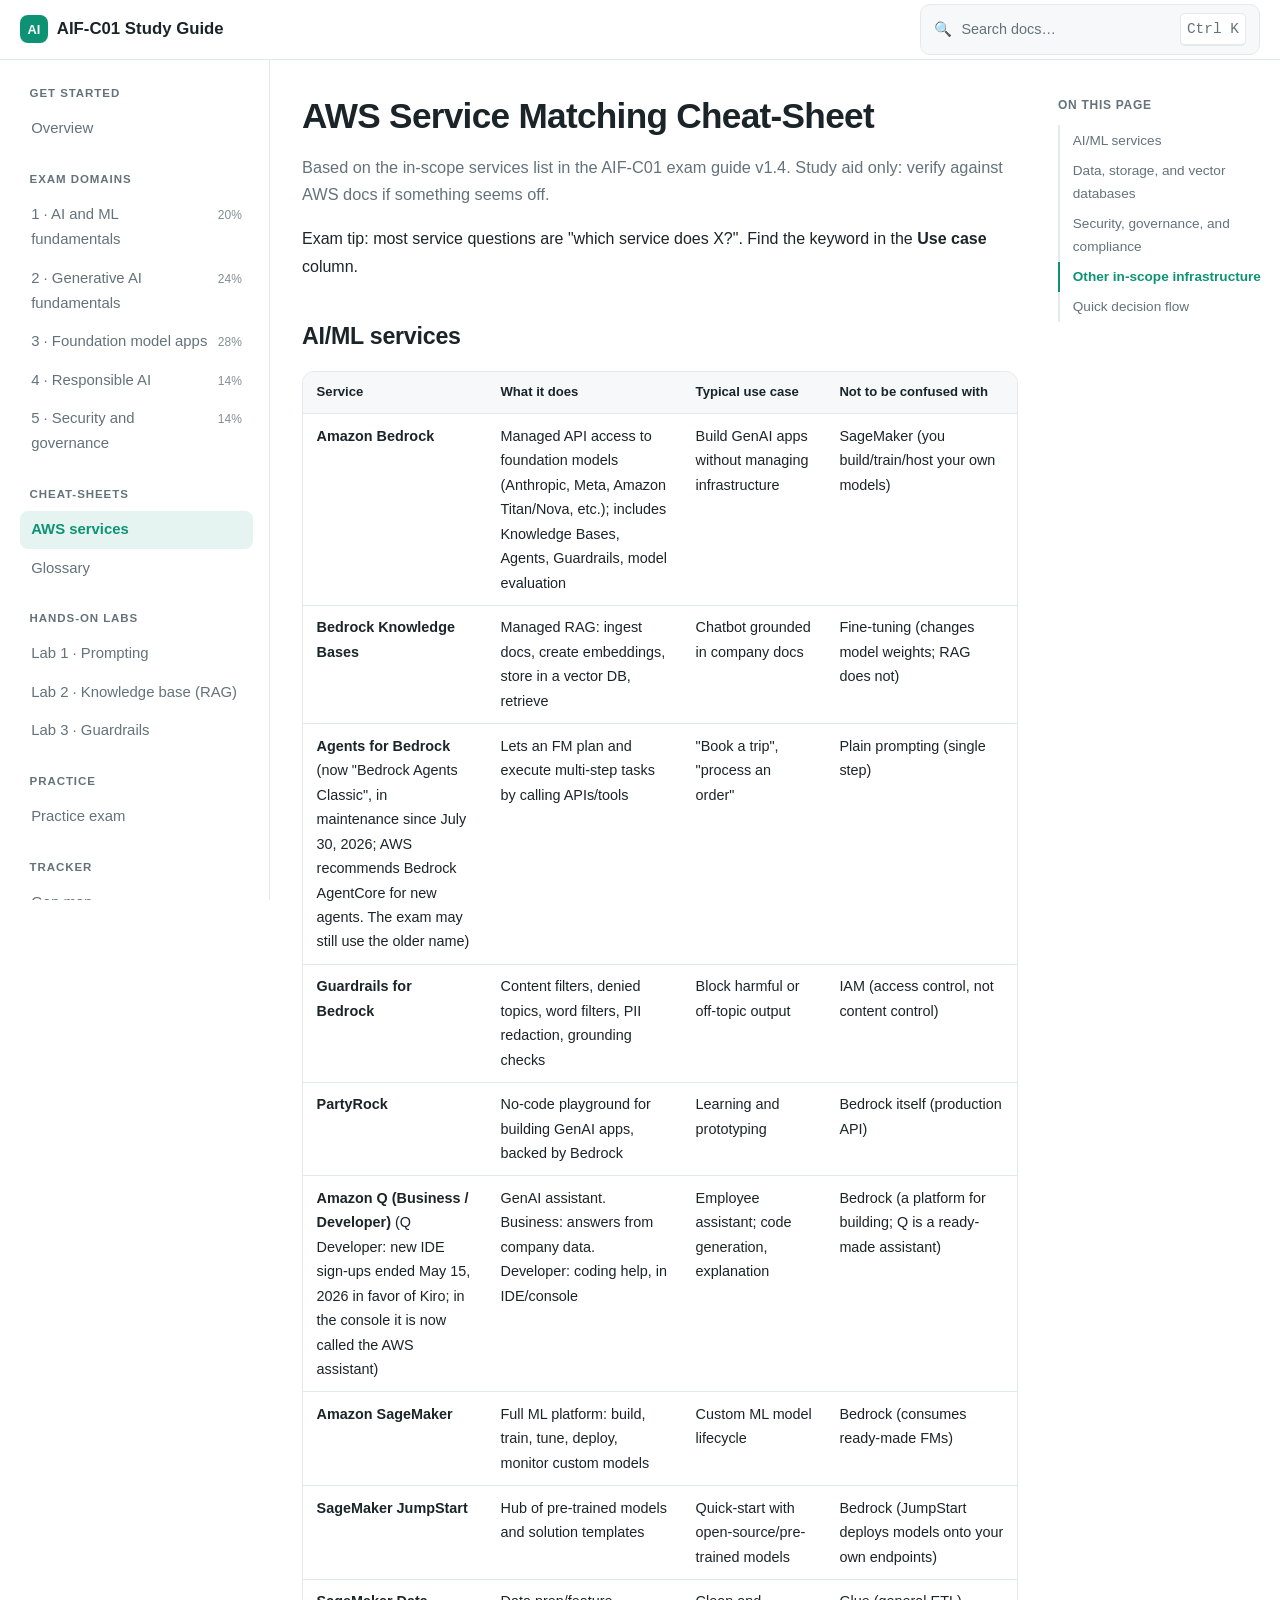
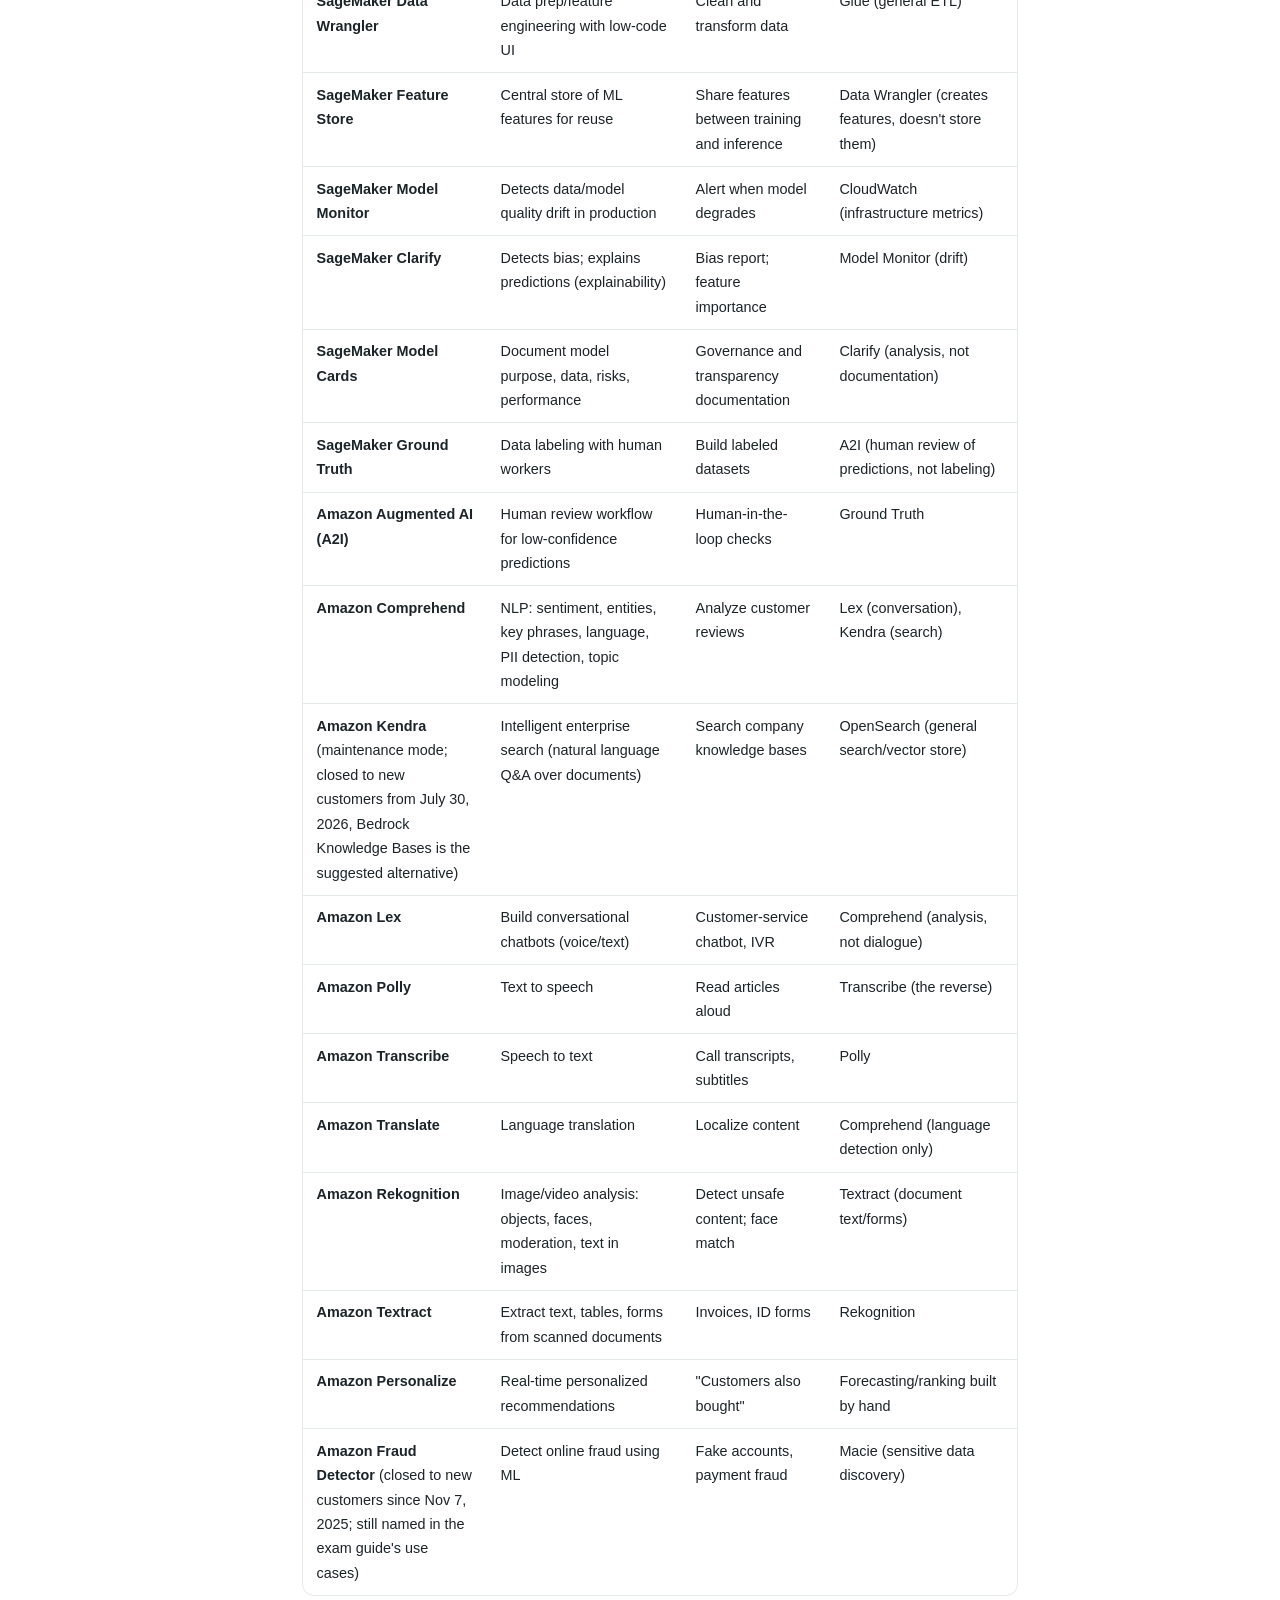
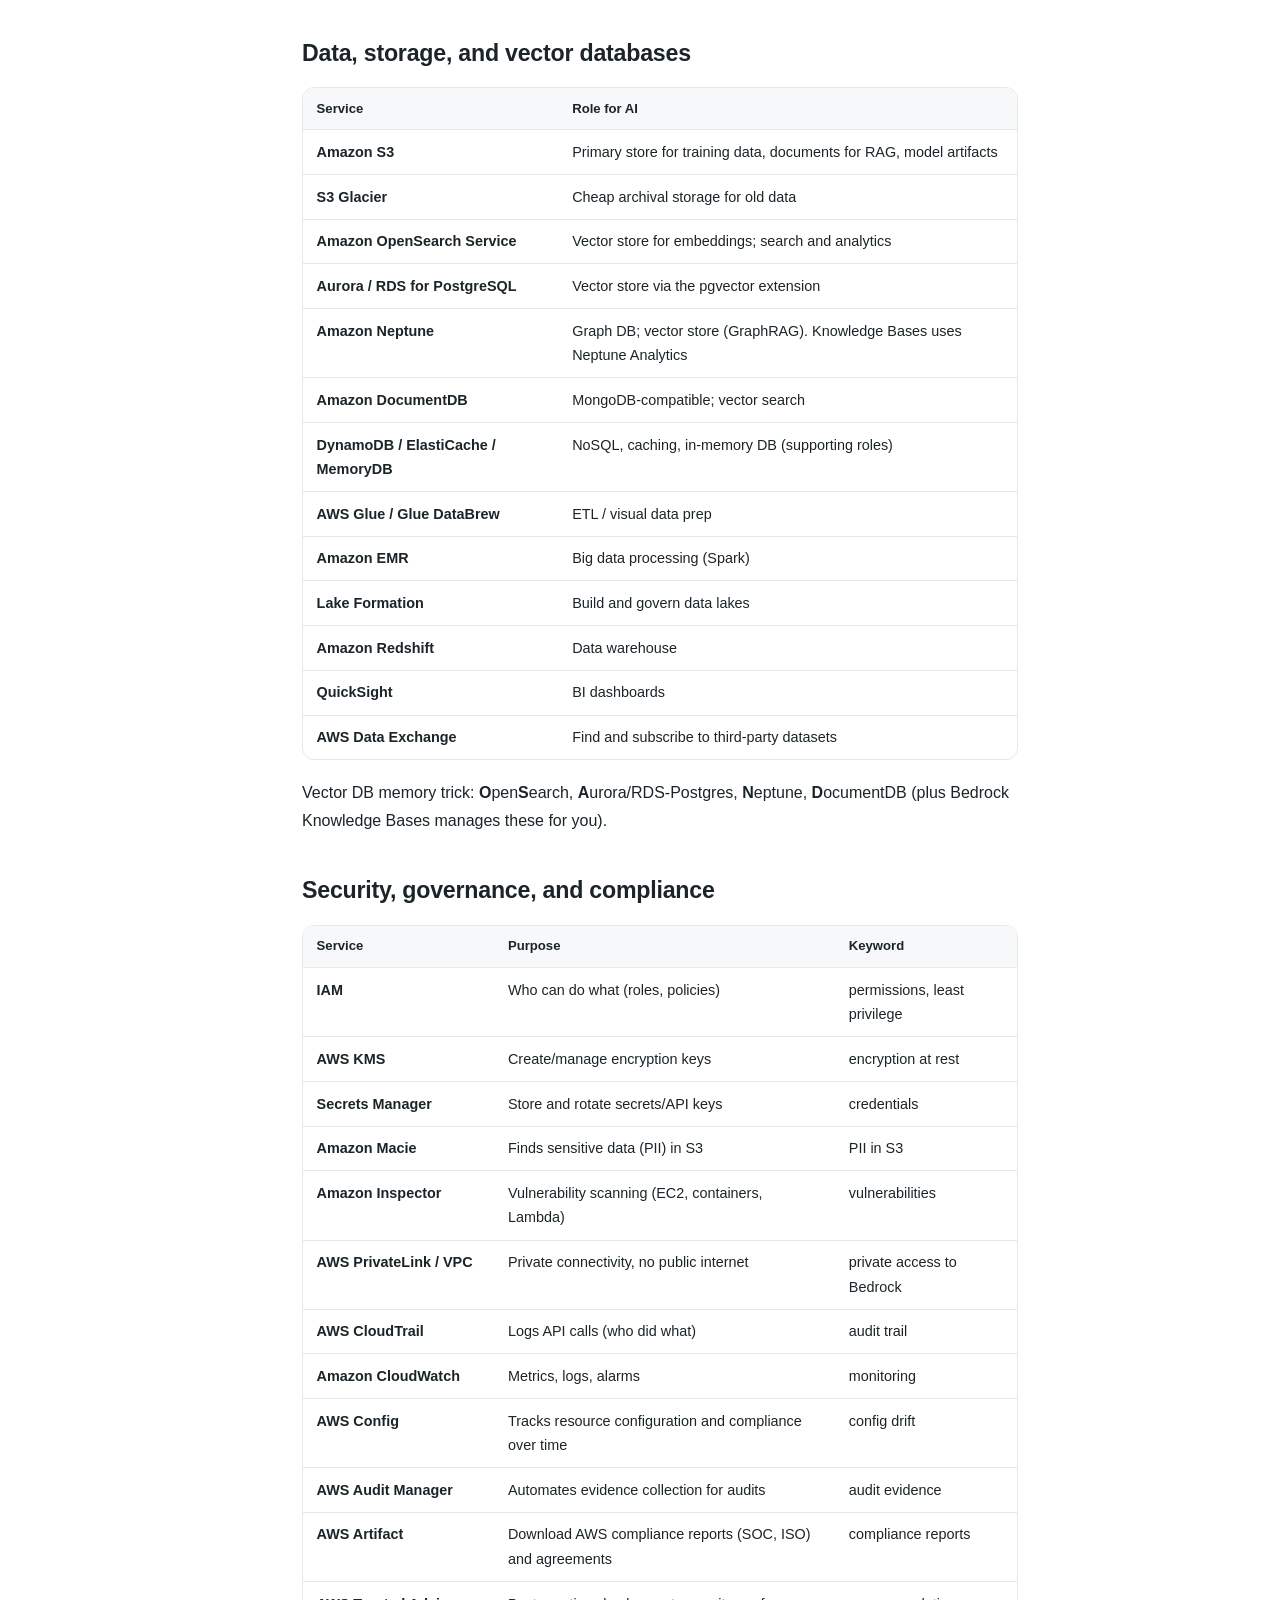
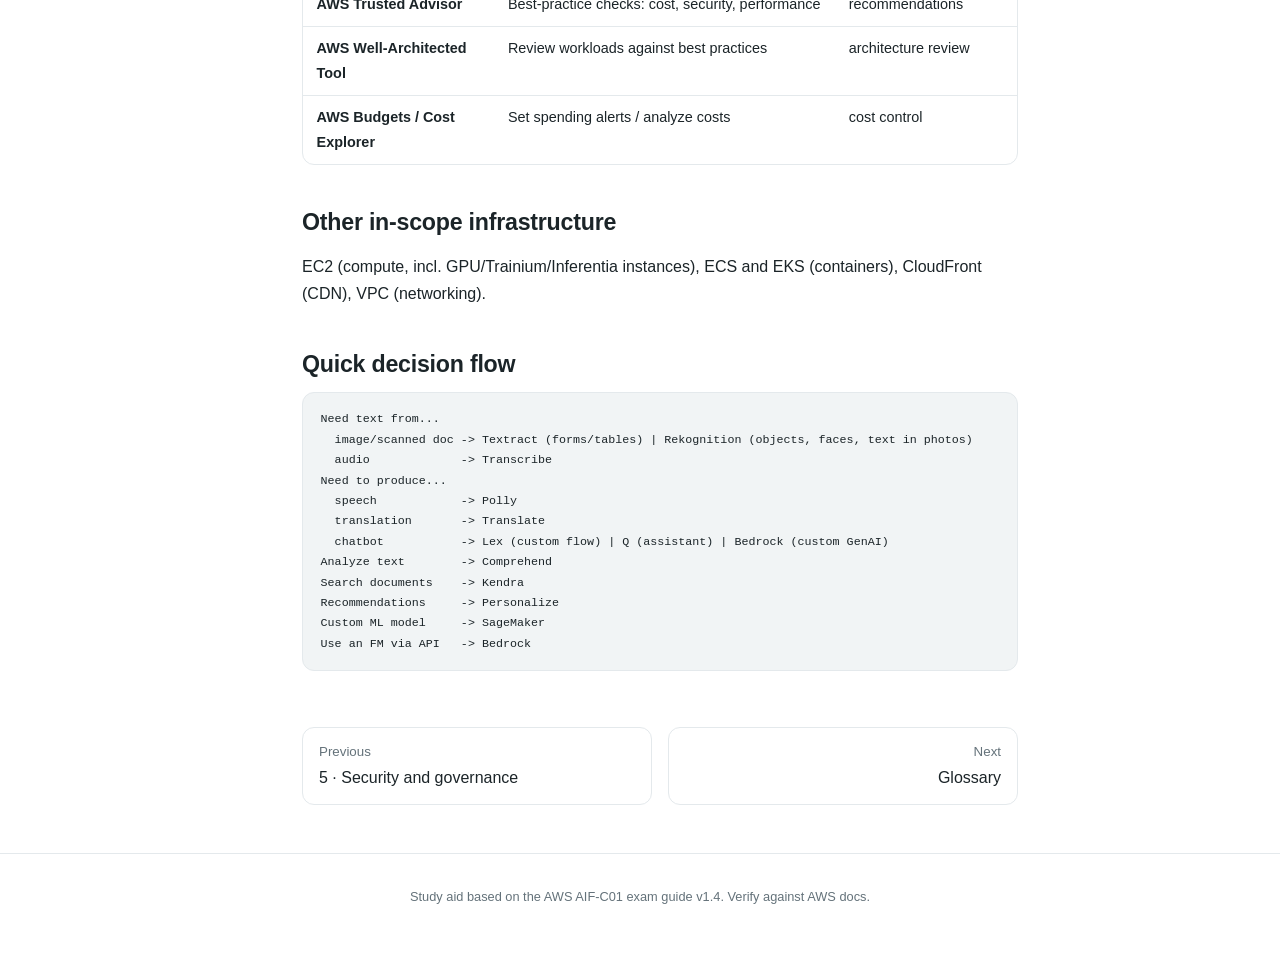
==== commit d10d5670: "Note Forecast date, Q Developer and Bedrock Agents changes" ====
--- a/cheatsheets/services.html
+++ b/cheatsheets/services.html
@@ -36,7 +36,7 @@
 <td>Fine-tuning (changes model weights; RAG does not)</td>
 </tr>
 <tr>
-<td><strong>Agents for Bedrock</strong></td>
+<td><strong>Agents for Bedrock</strong> (now "Bedrock Agents Classic", in maintenance since July 30, 2026; AWS recommends Bedrock AgentCore for new agents. The exam may still use the older name)</td>
 <td>Lets an FM plan and execute multi-step tasks by calling APIs/tools</td>
 <td>&quot;Book a trip&quot;, &quot;process an order&quot;</td>
 <td>Plain prompting (single step)</td>
@@ -54,7 +54,7 @@
 <td>Bedrock itself (production API)</td>
 </tr>
 <tr>
-<td><strong>Amazon Q (Business / Developer)</strong></td>
+<td><strong>Amazon Q (Business / Developer)</strong> (Q Developer: new IDE sign-ups ended May 15, 2026 in favor of Kiro; in the console it is now called the AWS assistant)</td>
 <td>GenAI assistant. Business: answers from company data. Developer: coding help, in IDE/console</td>
 <td>Employee assistant; code generation, explanation</td>
 <td>Bedrock (a platform for building; Q is a ready-made assistant)</td>
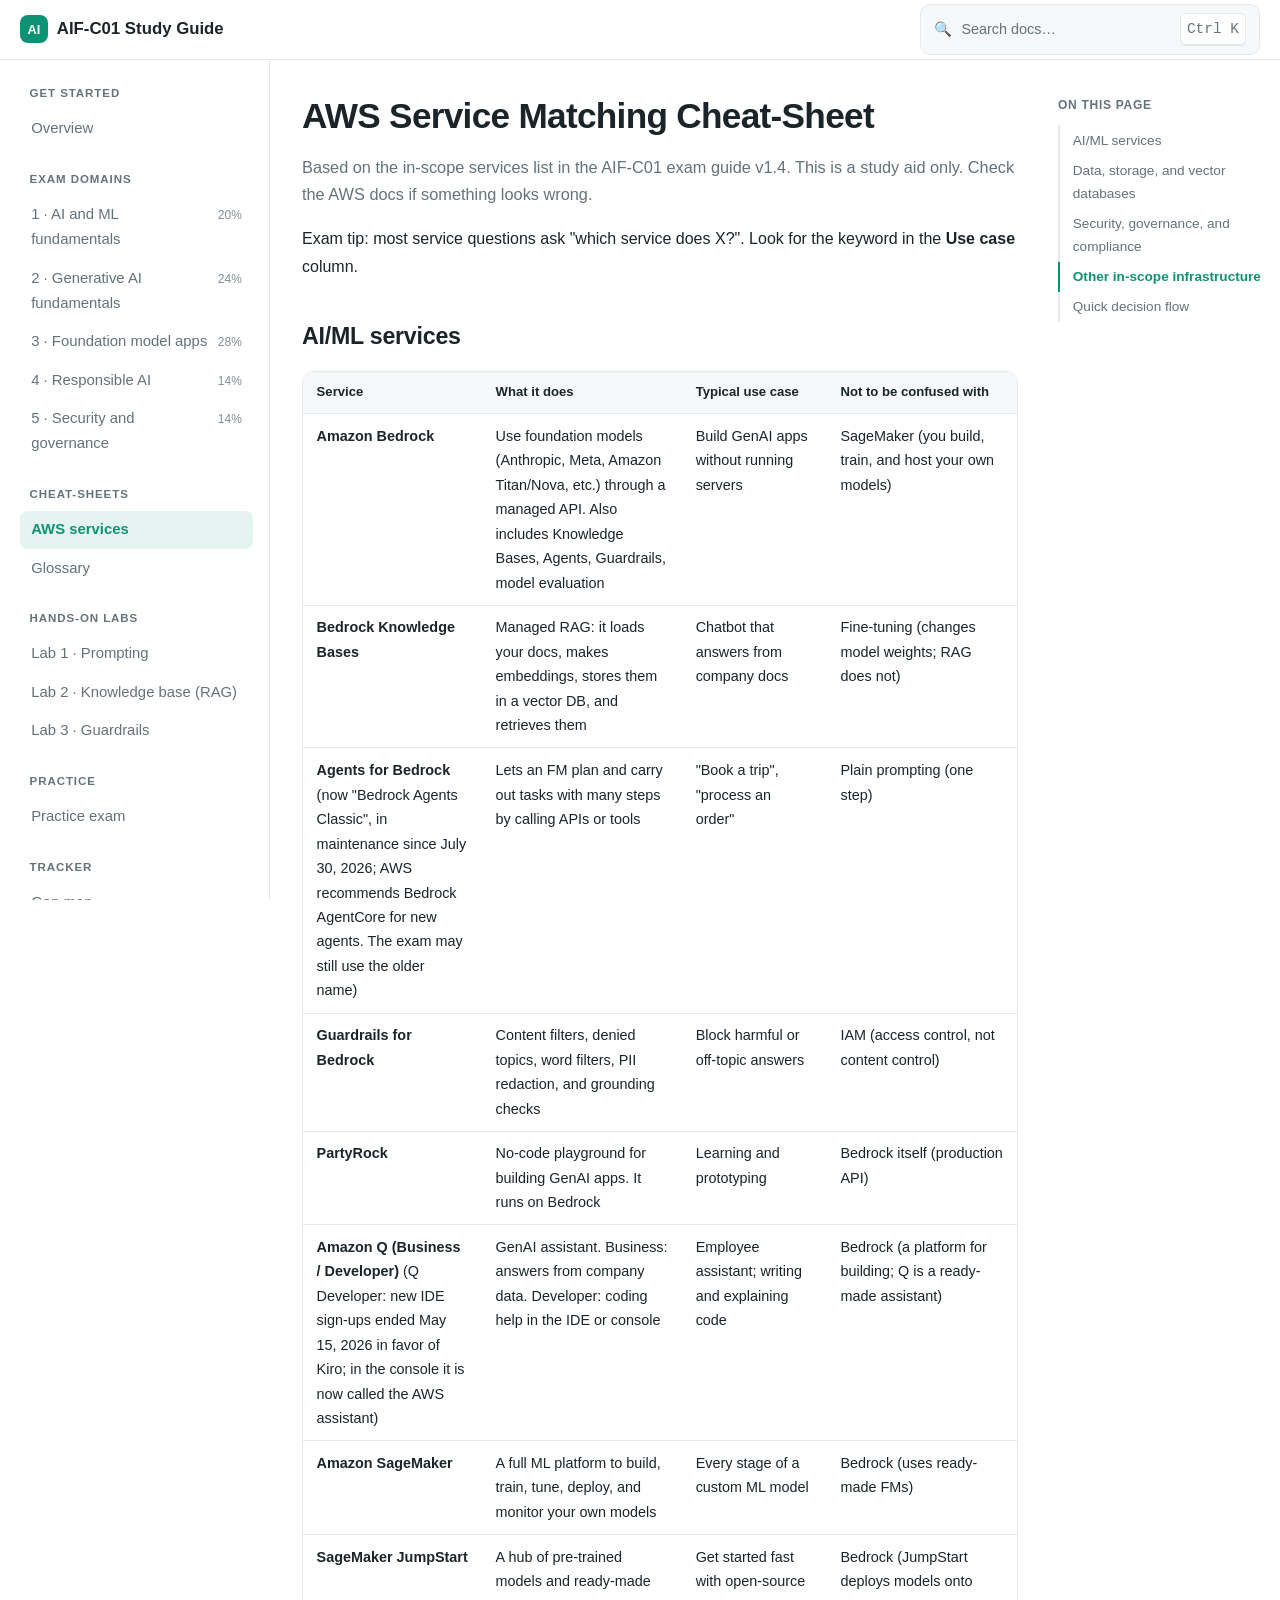
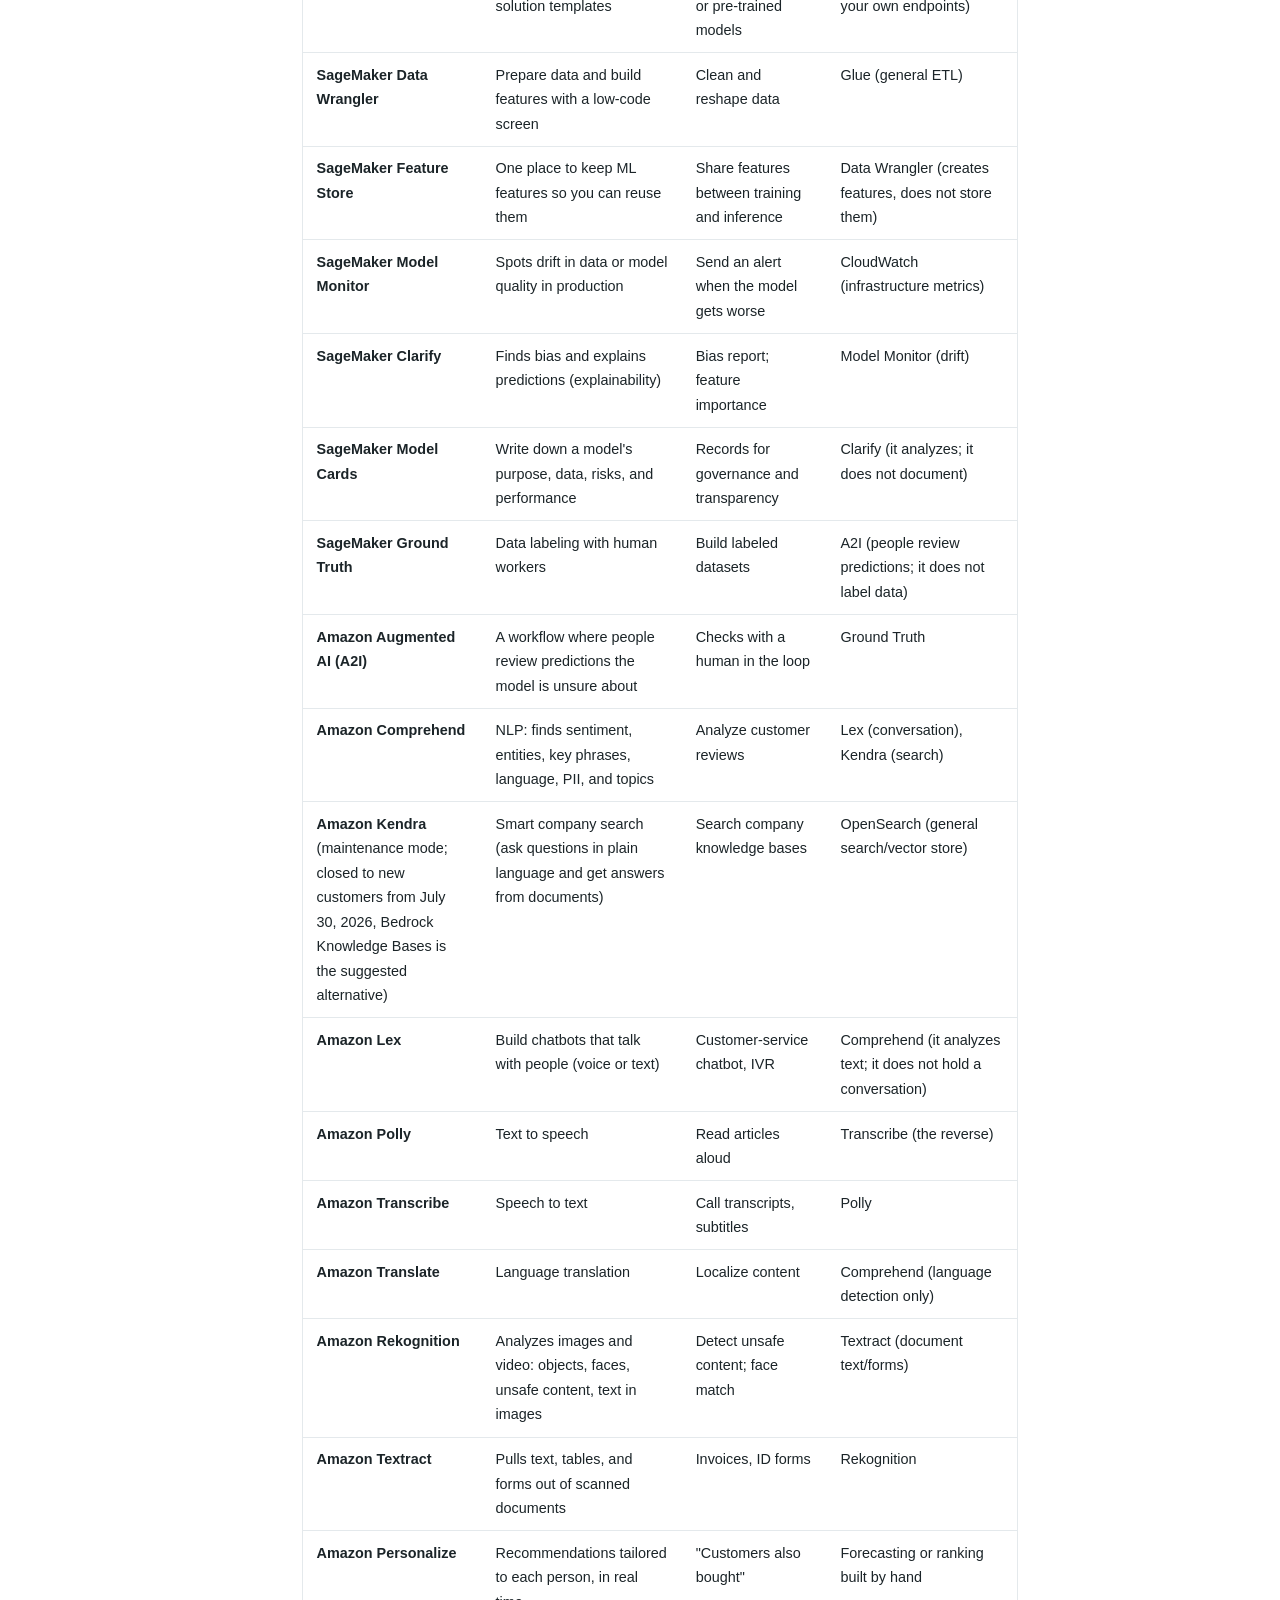
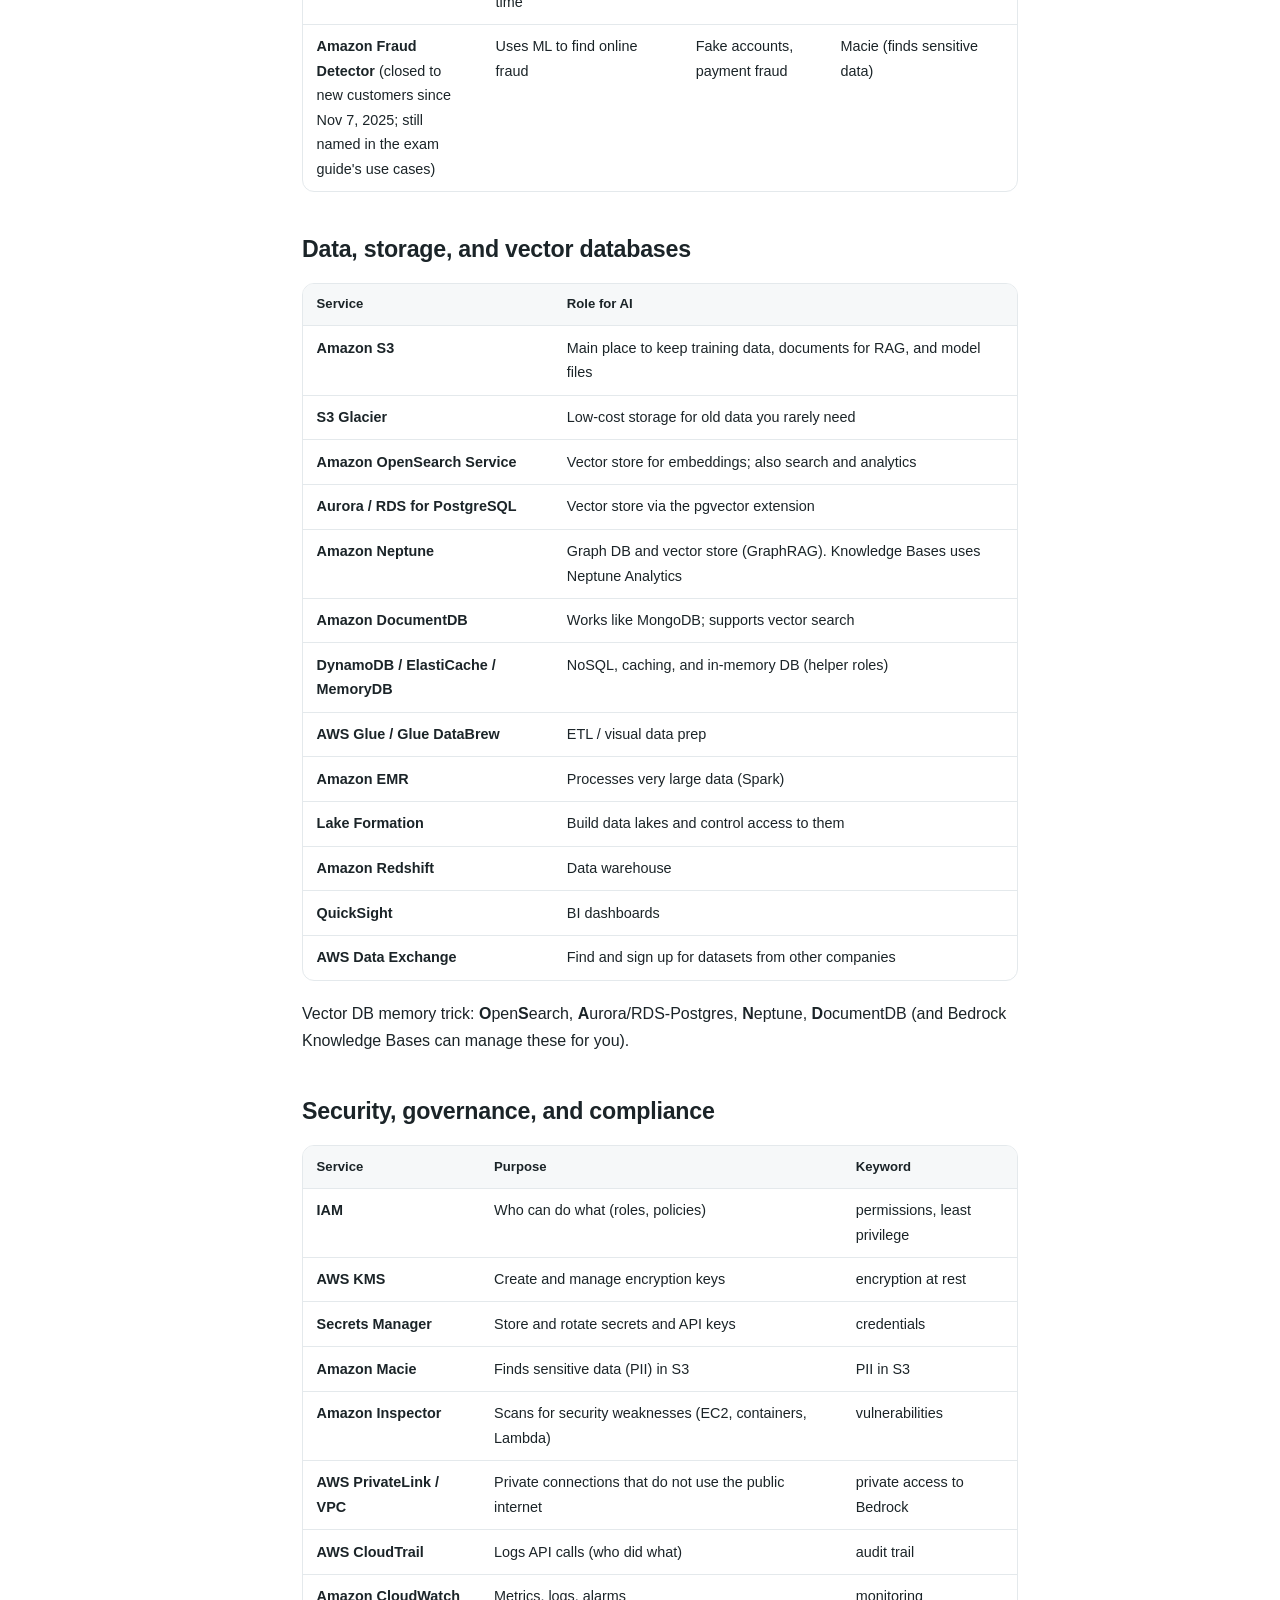
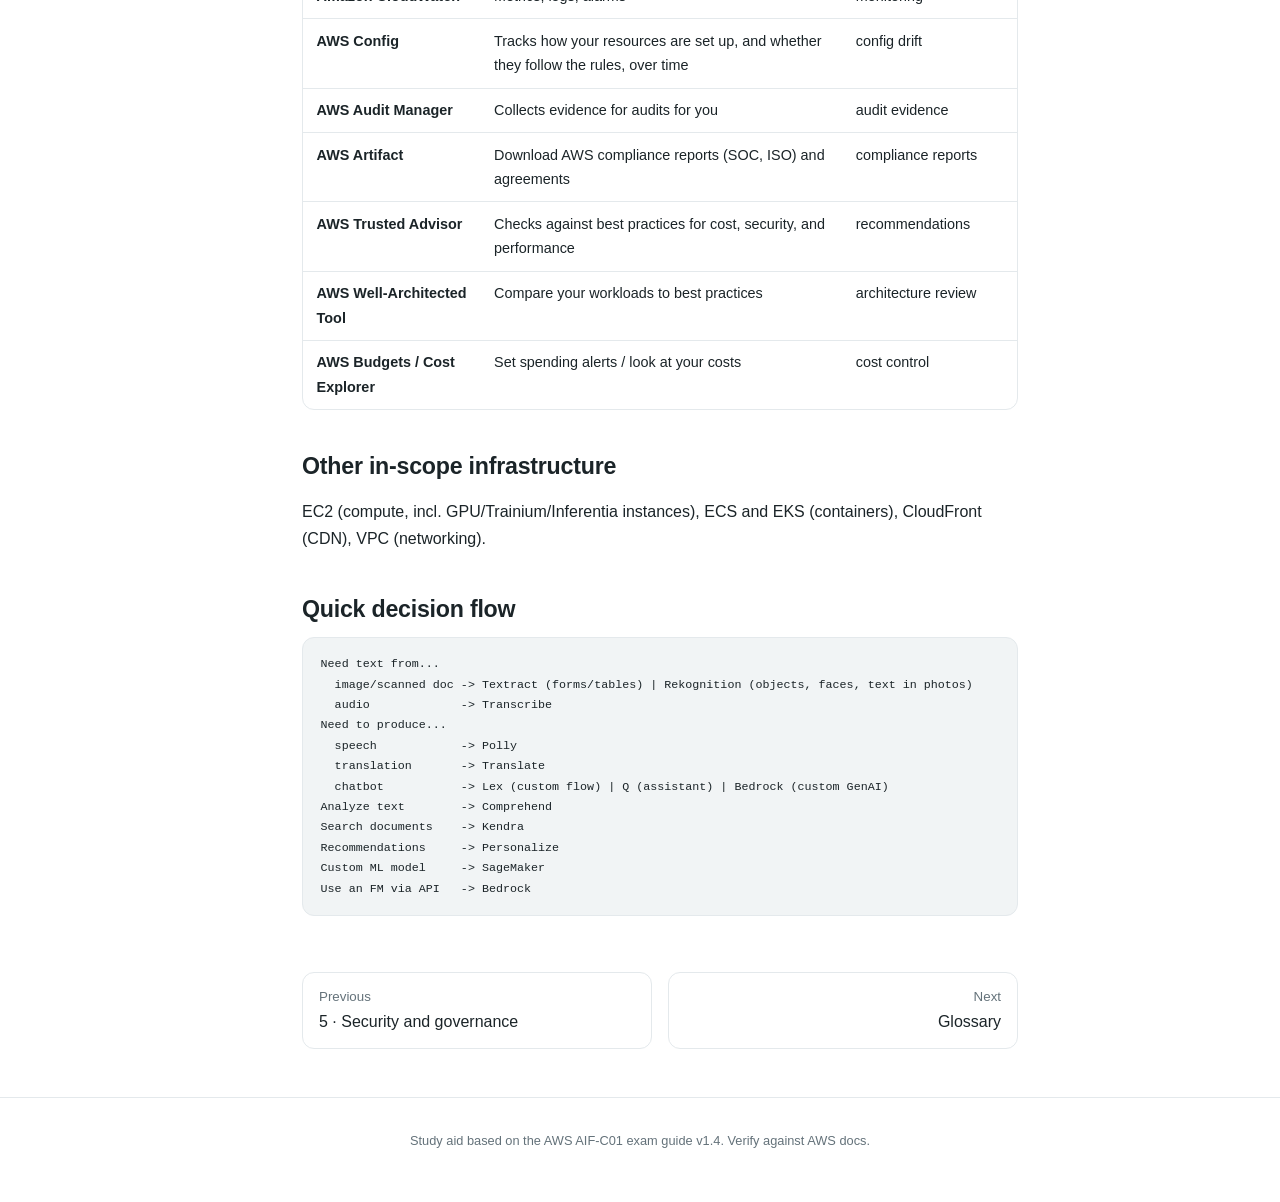
==== commit 4cacfe3d: "Rewrite cheat-sheets, labs and practice questions in plainer language" ====
--- a/cheatsheets/services.html
+++ b/cheatsheets/services.html
@@ -11,8 +11,8 @@
 <body data-root="../">
 <main class="wide">
 <h1>AWS Service Matching Cheat-Sheet</h1>
-<p>Based on the in-scope services list in the AIF-C01 exam guide v1.4. Study aid only: verify against AWS docs if something seems off.</p>
-<p>Exam tip: most service questions are &quot;which service does X?&quot;. Find the keyword in the <strong>Use case</strong> column.</p>
+<p>Based on the in-scope services list in the AIF-C01 exam guide v1.4. This is a study aid only. Check the AWS docs if something looks wrong.</p>
+<p>Exam tip: most service questions ask &quot;which service does X?&quot;. Look for the keyword in the <strong>Use case</strong> column.</p>
 <h2>AI/ML services</h2>
 <table>
 <thead>
@@ -25,111 +25,111 @@
 </thead>
 <tbody><tr>
 <td><strong>Amazon Bedrock</strong></td>
-<td>Managed API access to foundation models (Anthropic, Meta, Amazon Titan/Nova, etc.); includes Knowledge Bases, Agents, Guardrails, model evaluation</td>
-<td>Build GenAI apps without managing infrastructure</td>
-<td>SageMaker (you build/train/host your own models)</td>
+<td>Use foundation models (Anthropic, Meta, Amazon Titan/Nova, etc.) through a managed API. Also includes Knowledge Bases, Agents, Guardrails, model evaluation</td>
+<td>Build GenAI apps without running servers</td>
+<td>SageMaker (you build, train, and host your own models)</td>
 </tr>
 <tr>
 <td><strong>Bedrock Knowledge Bases</strong></td>
-<td>Managed RAG: ingest docs, create embeddings, store in a vector DB, retrieve</td>
-<td>Chatbot grounded in company docs</td>
+<td>Managed RAG: it loads your docs, makes embeddings, stores them in a vector DB, and retrieves them</td>
+<td>Chatbot that answers from company docs</td>
 <td>Fine-tuning (changes model weights; RAG does not)</td>
 </tr>
 <tr>
 <td><strong>Agents for Bedrock</strong> (now "Bedrock Agents Classic", in maintenance since July 30, 2026; AWS recommends Bedrock AgentCore for new agents. The exam may still use the older name)</td>
-<td>Lets an FM plan and execute multi-step tasks by calling APIs/tools</td>
+<td>Lets an FM plan and carry out tasks with many steps by calling APIs or tools</td>
 <td>&quot;Book a trip&quot;, &quot;process an order&quot;</td>
-<td>Plain prompting (single step)</td>
+<td>Plain prompting (one step)</td>
 </tr>
 <tr>
 <td><strong>Guardrails for Bedrock</strong></td>
-<td>Content filters, denied topics, word filters, PII redaction, grounding checks</td>
-<td>Block harmful or off-topic output</td>
+<td>Content filters, denied topics, word filters, PII redaction, and grounding checks</td>
+<td>Block harmful or off-topic answers</td>
 <td>IAM (access control, not content control)</td>
 </tr>
 <tr>
 <td><strong>PartyRock</strong></td>
-<td>No-code playground for building GenAI apps, backed by Bedrock</td>
+<td>No-code playground for building GenAI apps. It runs on Bedrock</td>
 <td>Learning and prototyping</td>
 <td>Bedrock itself (production API)</td>
 </tr>
 <tr>
 <td><strong>Amazon Q (Business / Developer)</strong> (Q Developer: new IDE sign-ups ended May 15, 2026 in favor of Kiro; in the console it is now called the AWS assistant)</td>
-<td>GenAI assistant. Business: answers from company data. Developer: coding help, in IDE/console</td>
-<td>Employee assistant; code generation, explanation</td>
+<td>GenAI assistant. Business: answers from company data. Developer: coding help in the IDE or console</td>
+<td>Employee assistant; writing and explaining code</td>
 <td>Bedrock (a platform for building; Q is a ready-made assistant)</td>
 </tr>
 <tr>
 <td><strong>Amazon SageMaker</strong></td>
-<td>Full ML platform: build, train, tune, deploy, monitor custom models</td>
-<td>Custom ML model lifecycle</td>
-<td>Bedrock (consumes ready-made FMs)</td>
+<td>A full ML platform to build, train, tune, deploy, and monitor your own models</td>
+<td>Every stage of a custom ML model</td>
+<td>Bedrock (uses ready-made FMs)</td>
 </tr>
 <tr>
 <td><strong>SageMaker JumpStart</strong></td>
-<td>Hub of pre-trained models and solution templates</td>
-<td>Quick-start with open-source/pre-trained models</td>
+<td>A hub of pre-trained models and ready-made solution templates</td>
+<td>Get started fast with open-source or pre-trained models</td>
 <td>Bedrock (JumpStart deploys models onto your own endpoints)</td>
 </tr>
 <tr>
 <td><strong>SageMaker Data Wrangler</strong></td>
-<td>Data prep/feature engineering with low-code UI</td>
-<td>Clean and transform data</td>
+<td>Prepare data and build features with a low-code screen</td>
+<td>Clean and reshape data</td>
 <td>Glue (general ETL)</td>
 </tr>
 <tr>
 <td><strong>SageMaker Feature Store</strong></td>
-<td>Central store of ML features for reuse</td>
+<td>One place to keep ML features so you can reuse them</td>
 <td>Share features between training and inference</td>
-<td>Data Wrangler (creates features, doesn&#39;t store them)</td>
+<td>Data Wrangler (creates features, does not store them)</td>
 </tr>
 <tr>
 <td><strong>SageMaker Model Monitor</strong></td>
-<td>Detects data/model quality drift in production</td>
-<td>Alert when model degrades</td>
+<td>Spots drift in data or model quality in production</td>
+<td>Send an alert when the model gets worse</td>
 <td>CloudWatch (infrastructure metrics)</td>
 </tr>
 <tr>
 <td><strong>SageMaker Clarify</strong></td>
-<td>Detects bias; explains predictions (explainability)</td>
+<td>Finds bias and explains predictions (explainability)</td>
 <td>Bias report; feature importance</td>
 <td>Model Monitor (drift)</td>
 </tr>
 <tr>
 <td><strong>SageMaker Model Cards</strong></td>
-<td>Document model purpose, data, risks, performance</td>
-<td>Governance and transparency documentation</td>
-<td>Clarify (analysis, not documentation)</td>
+<td>Write down a model&#39;s purpose, data, risks, and performance</td>
+<td>Records for governance and transparency</td>
+<td>Clarify (it analyzes; it does not document)</td>
 </tr>
 <tr>
 <td><strong>SageMaker Ground Truth</strong></td>
 <td>Data labeling with human workers</td>
 <td>Build labeled datasets</td>
-<td>A2I (human review of predictions, not labeling)</td>
+<td>A2I (people review predictions; it does not label data)</td>
 </tr>
 <tr>
 <td><strong>Amazon Augmented AI (A2I)</strong></td>
-<td>Human review workflow for low-confidence predictions</td>
-<td>Human-in-the-loop checks</td>
+<td>A workflow where people review predictions the model is unsure about</td>
+<td>Checks with a human in the loop</td>
 <td>Ground Truth</td>
 </tr>
 <tr>
 <td><strong>Amazon Comprehend</strong></td>
-<td>NLP: sentiment, entities, key phrases, language, PII detection, topic modeling</td>
+<td>NLP: finds sentiment, entities, key phrases, language, PII, and topics</td>
 <td>Analyze customer reviews</td>
 <td>Lex (conversation), Kendra (search)</td>
 </tr>
 <tr>
 <td><strong>Amazon Kendra</strong> (maintenance mode; closed to new customers from July 30, 2026, Bedrock Knowledge Bases is the suggested alternative)</td>
-<td>Intelligent enterprise search (natural language Q&amp;A over documents)</td>
+<td>Smart company search (ask questions in plain language and get answers from documents)</td>
 <td>Search company knowledge bases</td>
 <td>OpenSearch (general search/vector store)</td>
 </tr>
 <tr>
 <td><strong>Amazon Lex</strong></td>
-<td>Build conversational chatbots (voice/text)</td>
+<td>Build chatbots that talk with people (voice or text)</td>
 <td>Customer-service chatbot, IVR</td>
-<td>Comprehend (analysis, not dialogue)</td>
+<td>Comprehend (it analyzes text; it does not hold a conversation)</td>
 </tr>
 <tr>
 <td><strong>Amazon Polly</strong></td>
@@ -151,27 +151,27 @@
 </tr>
 <tr>
 <td><strong>Amazon Rekognition</strong></td>
-<td>Image/video analysis: objects, faces, moderation, text in images</td>
+<td>Analyzes images and video: objects, faces, unsafe content, text in images</td>
 <td>Detect unsafe content; face match</td>
 <td>Textract (document text/forms)</td>
 </tr>
 <tr>
 <td><strong>Amazon Textract</strong></td>
-<td>Extract text, tables, forms from scanned documents</td>
+<td>Pulls text, tables, and forms out of scanned documents</td>
 <td>Invoices, ID forms</td>
 <td>Rekognition</td>
 </tr>
 <tr>
 <td><strong>Amazon Personalize</strong></td>
-<td>Real-time personalized recommendations</td>
+<td>Recommendations tailored to each person, in real time</td>
 <td>&quot;Customers also bought&quot;</td>
-<td>Forecasting/ranking built by hand</td>
+<td>Forecasting or ranking built by hand</td>
 </tr>
 <tr>
 <td><strong>Amazon Fraud Detector</strong> (closed to new customers since Nov 7, 2025; still named in the exam guide's use cases)</td>
-<td>Detect online fraud using ML</td>
+<td>Uses ML to find online fraud</td>
 <td>Fake accounts, payment fraud</td>
-<td>Macie (sensitive data discovery)</td>
+<td>Macie (finds sensitive data)</td>
 </tr>
 </tbody></table>
 <h2>Data, storage, and vector databases</h2>
@@ -184,15 +184,15 @@
 </thead>
 <tbody><tr>
 <td><strong>Amazon S3</strong></td>
-<td>Primary store for training data, documents for RAG, model artifacts</td>
+<td>Main place to keep training data, documents for RAG, and model files</td>
 </tr>
 <tr>
 <td><strong>S3 Glacier</strong></td>
-<td>Cheap archival storage for old data</td>
+<td>Low-cost storage for old data you rarely need</td>
 </tr>
 <tr>
 <td><strong>Amazon OpenSearch Service</strong></td>
-<td>Vector store for embeddings; search and analytics</td>
+<td>Vector store for embeddings; also search and analytics</td>
 </tr>
 <tr>
 <td><strong>Aurora / RDS for PostgreSQL</strong></td>
@@ -200,15 +200,15 @@
 </tr>
 <tr>
 <td><strong>Amazon Neptune</strong></td>
-<td>Graph DB; vector store (GraphRAG). Knowledge Bases uses Neptune Analytics</td>
+<td>Graph DB and vector store (GraphRAG). Knowledge Bases uses Neptune Analytics</td>
 </tr>
 <tr>
 <td><strong>Amazon DocumentDB</strong></td>
-<td>MongoDB-compatible; vector search</td>
+<td>Works like MongoDB; supports vector search</td>
 </tr>
 <tr>
 <td><strong>DynamoDB / ElastiCache / MemoryDB</strong></td>
-<td>NoSQL, caching, in-memory DB (supporting roles)</td>
+<td>NoSQL, caching, and in-memory DB (helper roles)</td>
 </tr>
 <tr>
 <td><strong>AWS Glue / Glue DataBrew</strong></td>
@@ -216,11 +216,11 @@
 </tr>
 <tr>
 <td><strong>Amazon EMR</strong></td>
-<td>Big data processing (Spark)</td>
+<td>Processes very large data (Spark)</td>
 </tr>
 <tr>
 <td><strong>Lake Formation</strong></td>
-<td>Build and govern data lakes</td>
+<td>Build data lakes and control access to them</td>
 </tr>
 <tr>
 <td><strong>Amazon Redshift</strong></td>
@@ -232,10 +232,10 @@
 </tr>
 <tr>
 <td><strong>AWS Data Exchange</strong></td>
-<td>Find and subscribe to third-party datasets</td>
+<td>Find and sign up for datasets from other companies</td>
 </tr>
 </tbody></table>
-<p>Vector DB memory trick: <strong>O</strong>pen<strong>S</strong>earch, <strong>A</strong>urora/RDS-Postgres, <strong>N</strong>eptune, <strong>D</strong>ocumentDB (plus Bedrock Knowledge Bases manages these for you).</p>
+<p>Vector DB memory trick: <strong>O</strong>pen<strong>S</strong>earch, <strong>A</strong>urora/RDS-Postgres, <strong>N</strong>eptune, <strong>D</strong>ocumentDB (and Bedrock Knowledge Bases can manage these for you).</p>
 <h2>Security, governance, and compliance</h2>
 <table>
 <thead>
@@ -252,12 +252,12 @@
 </tr>
 <tr>
 <td><strong>AWS KMS</strong></td>
-<td>Create/manage encryption keys</td>
+<td>Create and manage encryption keys</td>
 <td>encryption at rest</td>
 </tr>
 <tr>
 <td><strong>Secrets Manager</strong></td>
-<td>Store and rotate secrets/API keys</td>
+<td>Store and rotate secrets and API keys</td>
 <td>credentials</td>
 </tr>
 <tr>
@@ -267,12 +267,12 @@
 </tr>
 <tr>
 <td><strong>Amazon Inspector</strong></td>
-<td>Vulnerability scanning (EC2, containers, Lambda)</td>
+<td>Scans for security weaknesses (EC2, containers, Lambda)</td>
 <td>vulnerabilities</td>
 </tr>
 <tr>
 <td><strong>AWS PrivateLink / VPC</strong></td>
-<td>Private connectivity, no public internet</td>
+<td>Private connections that do not use the public internet</td>
 <td>private access to Bedrock</td>
 </tr>
 <tr>
@@ -287,12 +287,12 @@
 </tr>
 <tr>
 <td><strong>AWS Config</strong></td>
-<td>Tracks resource configuration and compliance over time</td>
+<td>Tracks how your resources are set up, and whether they follow the rules, over time</td>
 <td>config drift</td>
 </tr>
 <tr>
 <td><strong>AWS Audit Manager</strong></td>
-<td>Automates evidence collection for audits</td>
+<td>Collects evidence for audits for you</td>
 <td>audit evidence</td>
 </tr>
 <tr>
@@ -302,17 +302,17 @@
 </tr>
 <tr>
 <td><strong>AWS Trusted Advisor</strong></td>
-<td>Best-practice checks: cost, security, performance</td>
+<td>Checks against best practices for cost, security, and performance</td>
 <td>recommendations</td>
 </tr>
 <tr>
 <td><strong>AWS Well-Architected Tool</strong></td>
-<td>Review workloads against best practices</td>
+<td>Compare your workloads to best practices</td>
 <td>architecture review</td>
 </tr>
 <tr>
 <td><strong>AWS Budgets / Cost Explorer</strong></td>
-<td>Set spending alerts / analyze costs</td>
+<td>Set spending alerts / look at your costs</td>
 <td>cost control</td>
 </tr>
 </tbody></table>
